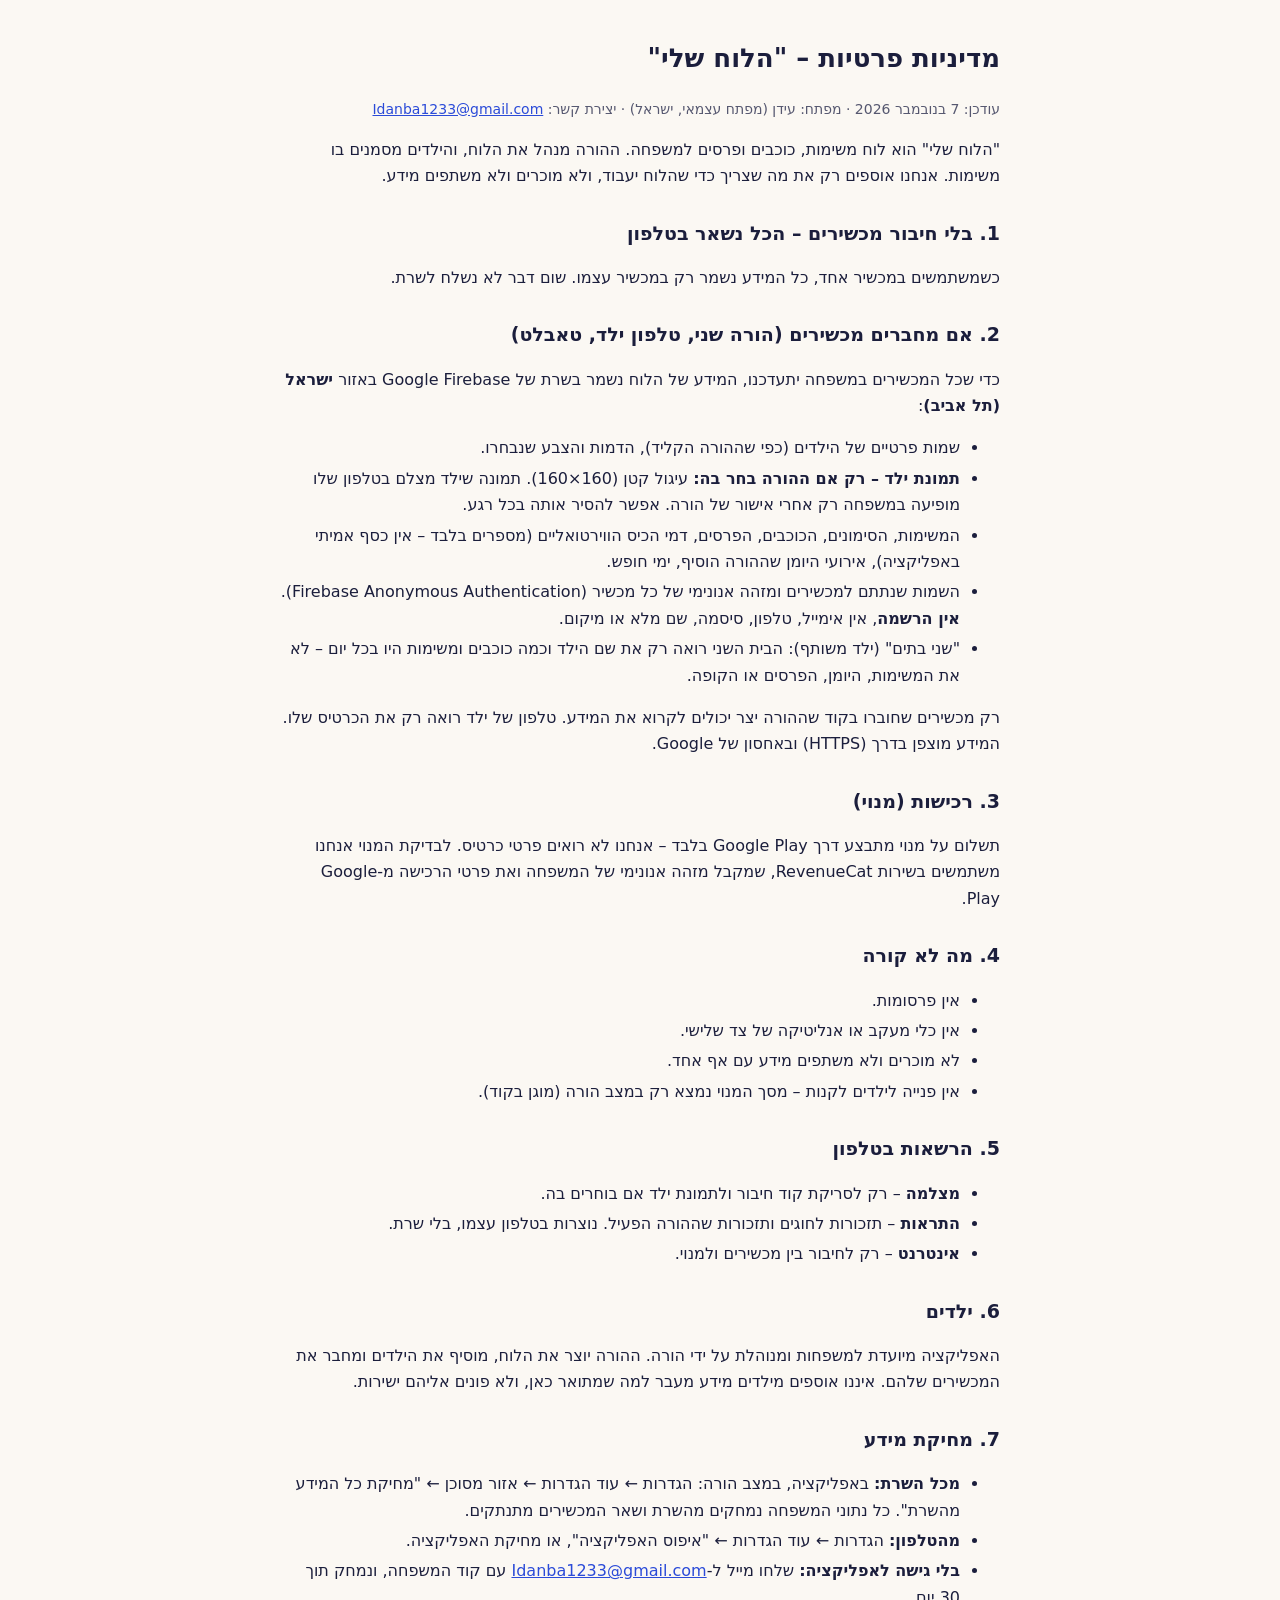
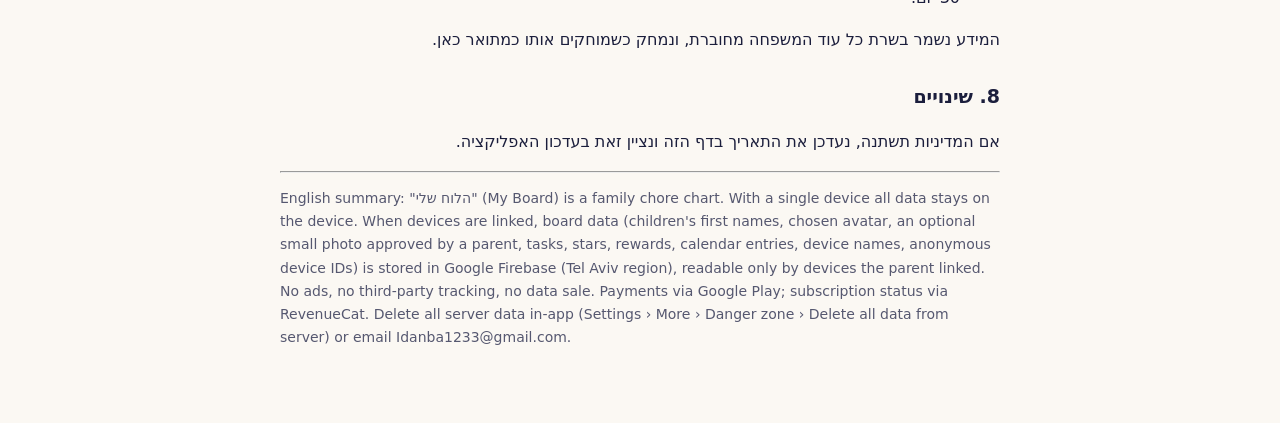
==== index.html @ 87364340 "מדיניות פרטיות – הלוח שלי" ====
<!doctype html>
<html lang="he" dir="rtl"><head><meta charset="utf-8"><meta name="viewport" content="width=device-width,initial-scale=1">
<title>הלוח שלי – מדיניות פרטיות</title>
<style>body{font-family:system-ui,Arial,sans-serif;max-width:720px;margin:0 auto;padding:20px 16px 60px;line-height:1.65;color:#1B1E3C;background:#FBF8F3}h1{font-size:26px}h2{font-size:19px;margin-top:28px}li{margin:4px 0}.fine{color:#565870;font-size:14px}a{color:#2B4BD8}</style></head>
<body>
<h1>מדיניות פרטיות – "הלוח שלי"</h1>
<p class="fine">עודכן: 7 בנובמבר 2026 · מפתח: עידן (מפתח עצמאי, ישראל) · יצירת קשר: <a href="mailto:Idanba1233@gmail.com">Idanba1233@gmail.com</a></p>

<p>"הלוח שלי" הוא לוח משימות, כוכבים ופרסים למשפחה. ההורה מנהל את הלוח, והילדים מסמנים בו משימות. אנחנו אוספים רק את מה שצריך כדי שהלוח יעבוד, ולא מוכרים ולא משתפים מידע.</p>

<h2>1. בלי חיבור מכשירים – הכל נשאר בטלפון</h2>
<p>כשמשתמשים במכשיר אחד, כל המידע נשמר רק במכשיר עצמו. שום דבר לא נשלח לשרת.</p>

<h2>2. אם מחברים מכשירים (הורה שני, טלפון ילד, טאבלט)</h2>
<p>כדי שכל המכשירים במשפחה יתעדכנו, המידע של הלוח נשמר בשרת של Google Firebase באזור <b>ישראל (תל אביב)</b>:</p>
<ul>
<li>שמות פרטיים של הילדים (כפי שההורה הקליד), הדמות והצבע שנבחרו.</li>
<li><b>תמונת ילד – רק אם ההורה בחר בה:</b> עיגול קטן (160×160). תמונה שילד מצלם בטלפון שלו מופיעה במשפחה רק אחרי אישור של הורה. אפשר להסיר אותה בכל רגע.</li>
<li>המשימות, הסימונים, הכוכבים, הפרסים, דמי הכיס הווירטואליים (מספרים בלבד – אין כסף אמיתי באפליקציה), אירועי היומן שההורה הוסיף, ימי חופש.</li>
<li>השמות שנתתם למכשירים ומזהה אנונימי של כל מכשיר (Firebase Anonymous Authentication). <b>אין הרשמה</b>, אין אימייל, טלפון, סיסמה, שם מלא או מיקום.</li>
<li>"שני בתים" (ילד משותף): הבית השני רואה רק את שם הילד וכמה כוכבים ומשימות היו בכל יום – לא את המשימות, היומן, הפרסים או הקופה.</li>
</ul>
<p>רק מכשירים שחוברו בקוד שההורה יצר יכולים לקרוא את המידע. טלפון של ילד רואה רק את הכרטיס שלו. המידע מוצפן בדרך (HTTPS) ובאחסון של Google.</p>

<h2>3. רכישות (מנוי)</h2>
<p>תשלום על מנוי מתבצע דרך Google Play בלבד – אנחנו לא רואים פרטי כרטיס. לבדיקת המנוי אנחנו משתמשים בשירות RevenueCat, שמקבל מזהה אנונימי של המשפחה ואת פרטי הרכישה מ-Google Play.</p>

<h2>4. מה לא קורה</h2>
<ul><li>אין פרסומות.</li><li>אין כלי מעקב או אנליטיקה של צד שלישי.</li><li>לא מוכרים ולא משתפים מידע עם אף אחד.</li><li>אין פנייה לילדים לקנות – מסך המנוי נמצא רק במצב הורה (מוגן בקוד).</li></ul>

<h2>5. הרשאות בטלפון</h2>
<ul><li><b>מצלמה</b> – רק לסריקת קוד חיבור ולתמונת ילד אם בוחרים בה.</li><li><b>התראות</b> – תזכורות לחוגים ותזכורות שההורה הפעיל. נוצרות בטלפון עצמו, בלי שרת.</li><li><b>אינטרנט</b> – רק לחיבור בין מכשירים ולמנוי.</li></ul>

<h2>6. ילדים</h2>
<p>האפליקציה מיועדת למשפחות ומנוהלת על ידי הורה. ההורה יוצר את הלוח, מוסיף את הילדים ומחבר את המכשירים שלהם. איננו אוספים מילדים מידע מעבר למה שמתואר כאן, ולא פונים אליהם ישירות.</p>

<h2>7. מחיקת מידע</h2>
<ul>
<li><b>מכל השרת:</b> באפליקציה, במצב הורה: הגדרות ← עוד הגדרות ← אזור מסוכן ← "מחיקת כל המידע מהשרת". כל נתוני המשפחה נמחקים מהשרת ושאר המכשירים מתנתקים.</li>
<li><b>מהטלפון:</b> הגדרות ← עוד הגדרות ← "איפוס האפליקציה", או מחיקת האפליקציה.</li>
<li><b>בלי גישה לאפליקציה:</b> שלחו מייל ל-<a href="mailto:Idanba1233@gmail.com">Idanba1233@gmail.com</a> עם קוד המשפחה, ונמחק תוך 30 יום.</li>
</ul>
<p>המידע נשמר בשרת כל עוד המשפחה מחוברת, ונמחק כשמוחקים אותו כמתואר כאן.</p>

<h2>8. שינויים</h2>
<p>אם המדיניות תשתנה, נעדכן את התאריך בדף הזה ונציין זאת בעדכון האפליקציה.</p>

<hr><p class="fine" dir="ltr" style="text-align:left">English summary: "הלוח שלי" (My Board) is a family chore chart. With a single device all data stays on the device. When devices are linked, board data (children's first names, chosen avatar, an optional small photo approved by a parent, tasks, stars, rewards, calendar entries, device names, anonymous device IDs) is stored in Google Firebase (Tel Aviv region), readable only by devices the parent linked. No ads, no third-party tracking, no data sale. Payments via Google Play; subscription status via RevenueCat. Delete all server data in-app (Settings › More › Danger zone › Delete all data from server) or email Idanba1233@gmail.com.</p>
</body></html>
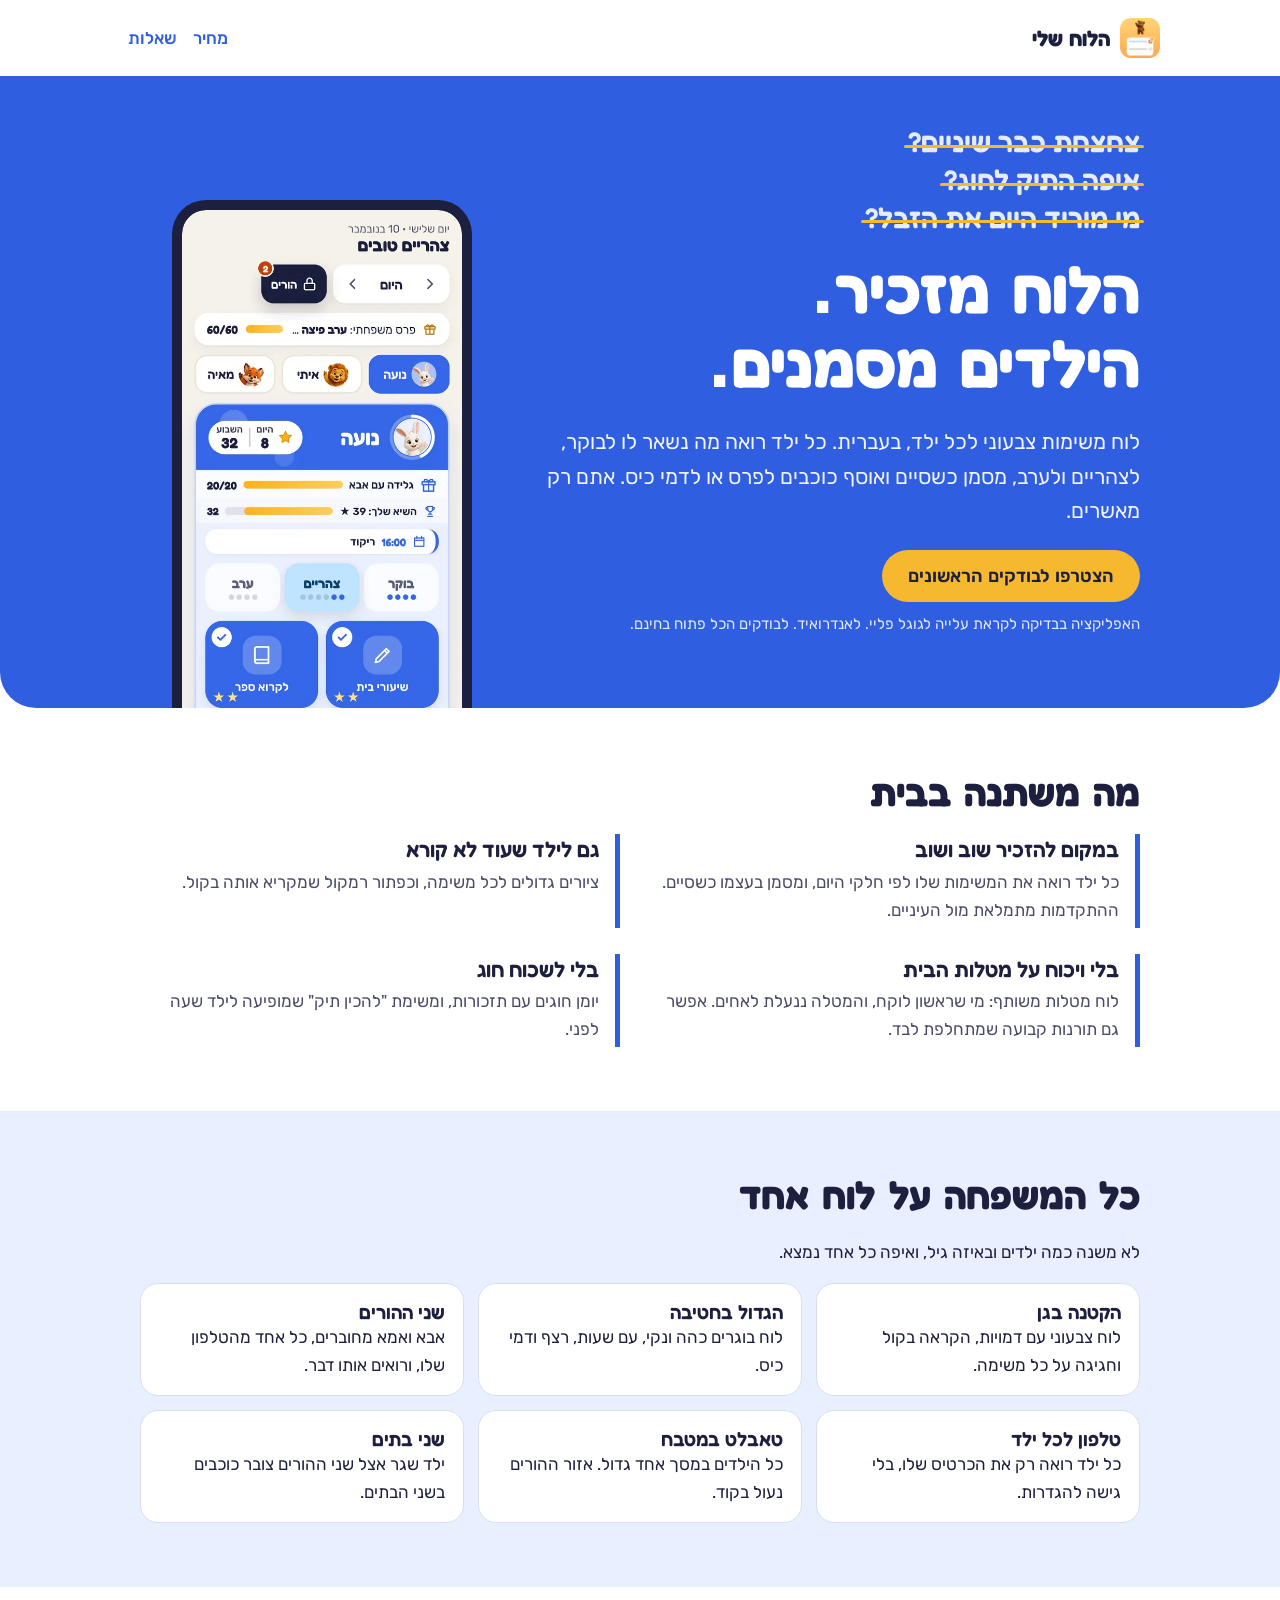
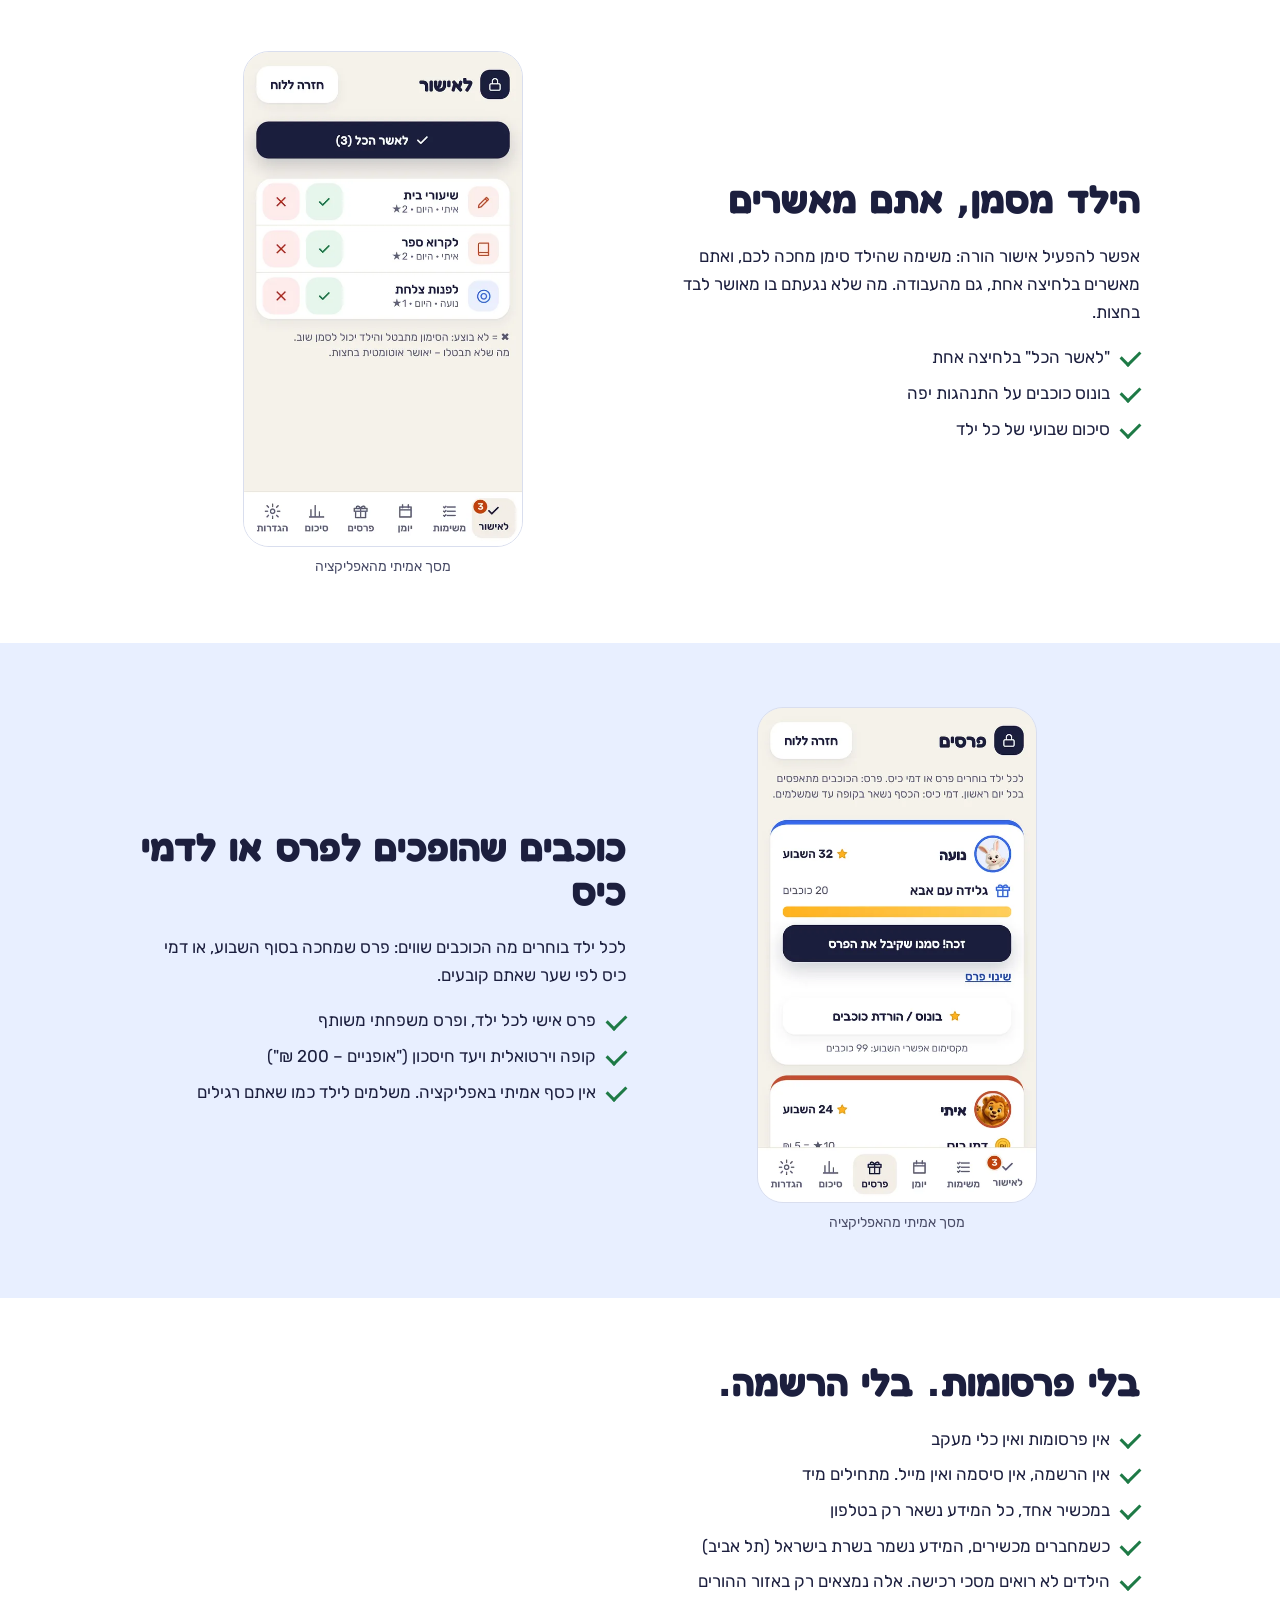
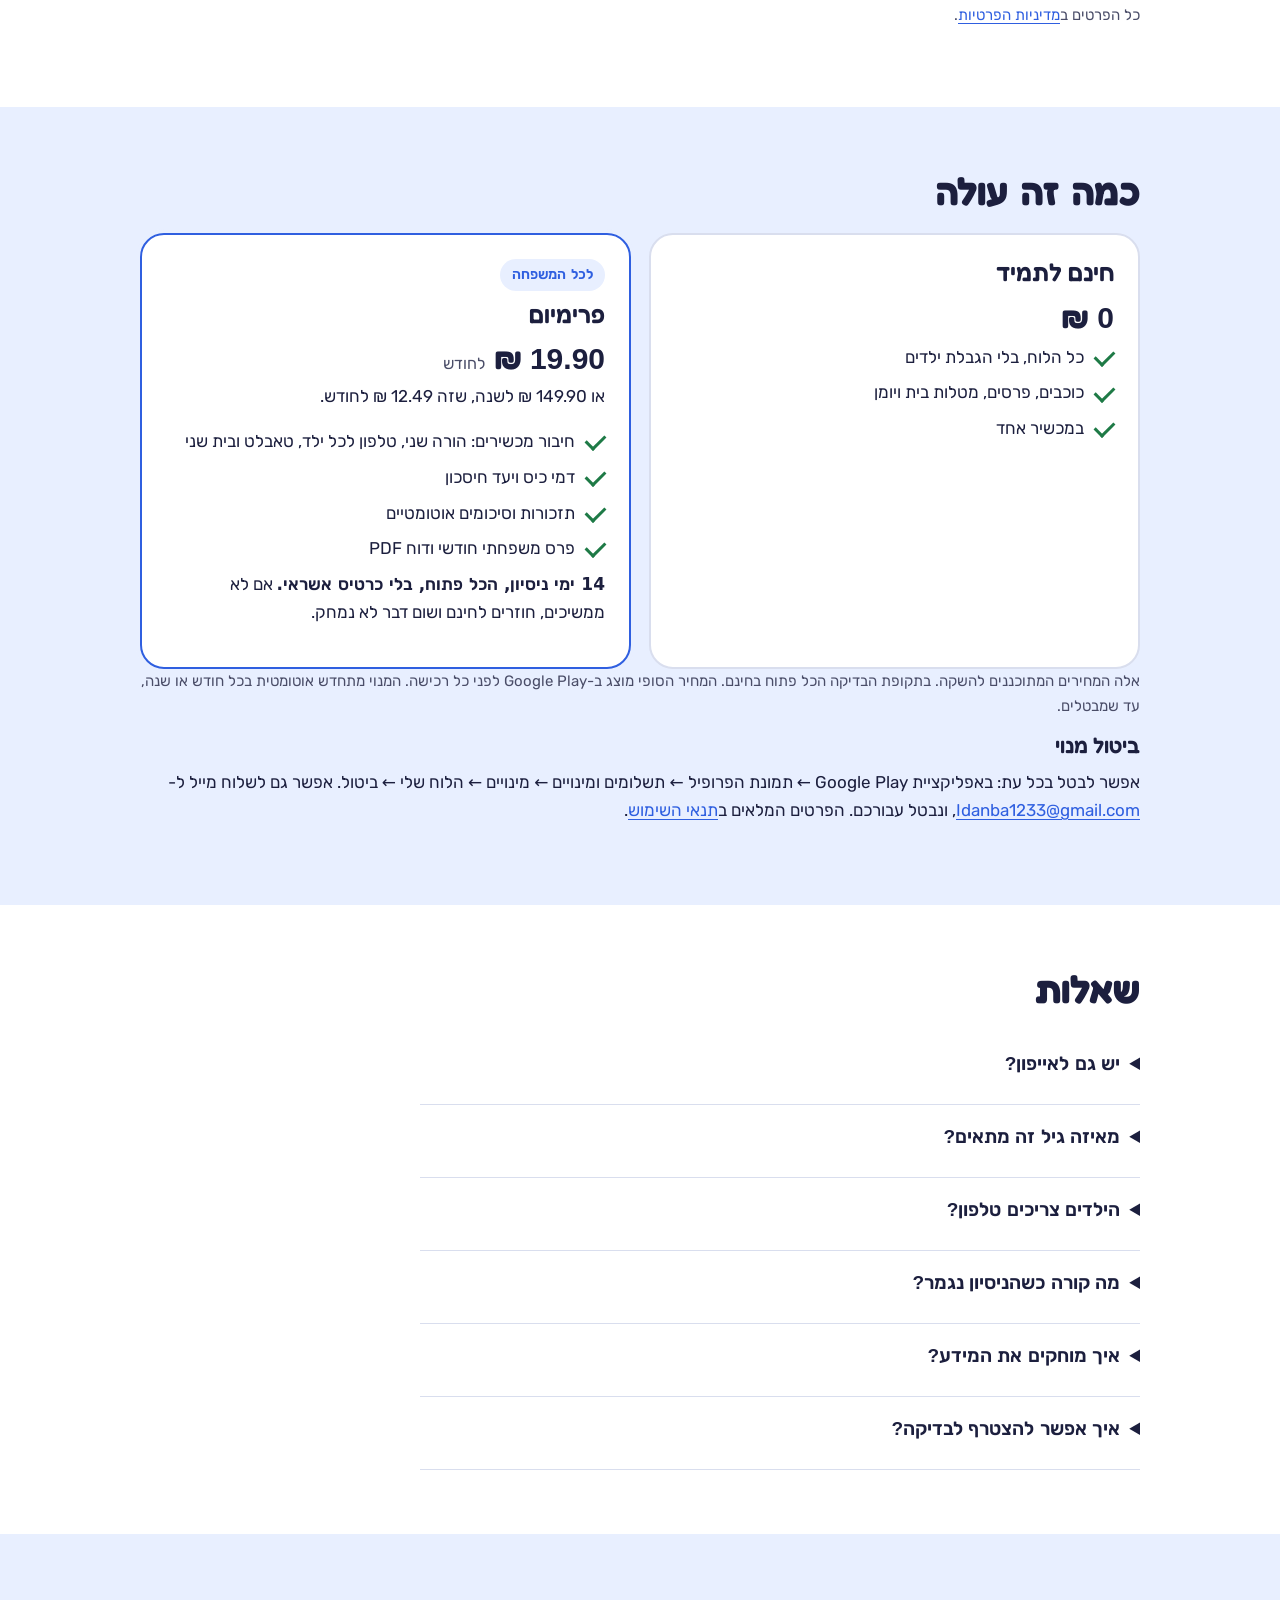
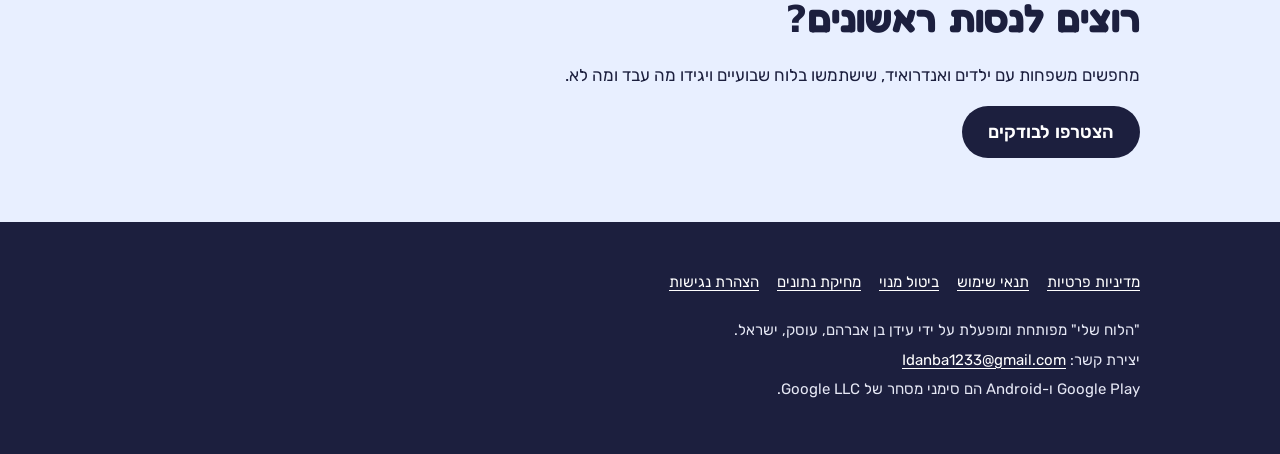
==== commit ce1431bd: "Turn privacy page into app website: home, privacy (amendment 13), terms, data deletion, accessibilit" ====
--- a/index.html
+++ b/index.html
@@ -1,49 +1,172 @@
 <!doctype html>
-<html lang="he" dir="rtl"><head><meta charset="utf-8"><meta name="viewport" content="width=device-width,initial-scale=1">
-<title>הלוח שלי – מדיניות פרטיות</title>
-<style>body{font-family:system-ui,Arial,sans-serif;max-width:720px;margin:0 auto;padding:20px 16px 60px;line-height:1.65;color:#1B1E3C;background:#FBF8F3}h1{font-size:26px}h2{font-size:19px;margin-top:28px}li{margin:4px 0}.fine{color:#565870;font-size:14px}a{color:#2B4BD8}</style></head>
+<html lang="he" dir="rtl">
+<head>
+<meta charset="utf-8">
+<meta name="viewport" content="width=device-width,initial-scale=1">
+<meta http-equiv="Content-Security-Policy" content="default-src 'none'; style-src 'self'; font-src 'self'; img-src 'self'; base-uri 'none'; form-action 'none'">
+<meta name="referrer" content="no-referrer">
+<title>הלוח שלי – לוח משימות, כוכבים ודמי כיס לילדים</title>
+<meta name="description" content="לוח משימות צבעוני לכל ילד, בעברית: הילדים רואים מה נשאר ומסמנים בעצמם, ואתם מאשרים בלחיצה. כוכבים, פרסים, דמי כיס וירטואליים, מטלות בית ויומן חוגים. לאנדרואיד.">
+<link rel="icon" href="favicon.png">
+<link rel="stylesheet" href="style.css">
+</head>
 <body>
-<h1>מדיניות פרטיות – "הלוח שלי"</h1>
-<p class="fine">עודכן: 7 בנובמבר 2026 · מפתח: עידן (מפתח עצמאי, ישראל) · יצירת קשר: <a href="mailto:Idanba1233@gmail.com">Idanba1233@gmail.com</a></p>
+<a class="skip" href="#main">דילוג לתוכן</a>
+<header class="wrap top">
+  <a class="brand" href="./"><img src="img/icon.png" alt="" width="40" height="40">הלוח שלי</a>
+  <nav aria-label="ניווט ראשי"><a href="#price">מחיר</a><a href="#faq">שאלות</a></nav>
+</header>
 
-<p>"הלוח שלי" הוא לוח משימות, כוכבים ופרסים למשפחה. ההורה מנהל את הלוח, והילדים מסמנים בו משימות. אנחנו אוספים רק את מה שצריך כדי שהלוח יעבוד, ולא מוכרים ולא משתפים מידע.</p>
+<main id="main">
+<div class="hero">
+  <div class="wrap">
+    <div class="copy">
+      <ul class="said" aria-label="משפטים שכל הורה אומר כל יום">
+        <li>צחצחת כבר שיניים?</li>
+        <li>איפה התיק לחוג?</li>
+        <li>מי מוריד היום את הזבל?</li>
+      </ul>
+      <h1>הלוח מזכיר.<br>הילדים מסמנים.</h1>
+      <p class="lead">לוח משימות צבעוני לכל ילד, בעברית. כל ילד רואה מה נשאר לו לבוקר, לצהריים ולערב, מסמן כשסיים ואוסף כוכבים לפרס או לדמי כיס. אתם רק מאשרים.</p>
+      <a class="cta" href="https://groups.google.com/g/halouach-testers">הצטרפו לבודקים הראשונים</a>
+      <p class="note">האפליקציה בבדיקה לקראת עלייה לגוגל פליי. לאנדרואיד. לבודקים הכל פתוח בחינם.</p>
+    </div>
+    <div class="phone"><img src="img/board.webp" width="540" height="960" alt="מסך הלוח של ילדה בשם נועה: כוכבי היום והשבוע, פס התקדמות לפרס 'גלידה עם אבא', חוג ריקוד ב-16:00, ומשימות צהריים מסומנות."></div>
+  </div>
+</div>
 
-<h2>1. בלי חיבור מכשירים – הכל נשאר בטלפון</h2>
-<p>כשמשתמשים במכשיר אחד, כל המידע נשמר רק במכשיר עצמו. שום דבר לא נשלח לשרת.</p>
+<section>
+  <div class="wrap">
+    <h2>מה משתנה בבית</h2>
+    <div class="pairs">
+      <div class="pair"><h3>במקום להזכיר שוב ושוב</h3><p>כל ילד רואה את המשימות שלו לפי חלקי היום, ומסמן בעצמו כשסיים. ההתקדמות מתמלאת מול העיניים.</p></div>
+      <div class="pair"><h3>גם לילד שעוד לא קורא</h3><p>ציורים גדולים לכל משימה, וכפתור רמקול שמקריא אותה בקול.</p></div>
+      <div class="pair"><h3>בלי ויכוח על מטלות הבית</h3><p>לוח מטלות משותף: מי שראשון לוקח, והמטלה ננעלת לאחים. אפשר גם תורנות קבועה שמתחלפת לבד.</p></div>
+      <div class="pair"><h3>בלי לשכוח חוג</h3><p>יומן חוגים עם תזכורות, ומשימת "להכין תיק" שמופיעה לילד שעה לפני.</p></div>
+    </div>
+  </div>
+</section>
 
-<h2>2. אם מחברים מכשירים (הורה שני, טלפון ילד, טאבלט)</h2>
-<p>כדי שכל המכשירים במשפחה יתעדכנו, המידע של הלוח נשמר בשרת של Google Firebase באזור <b>ישראל (תל אביב)</b>:</p>
-<ul>
-<li>שמות פרטיים של הילדים (כפי שההורה הקליד), הדמות והצבע שנבחרו.</li>
-<li><b>תמונת ילד – רק אם ההורה בחר בה:</b> עיגול קטן (160×160). תמונה שילד מצלם בטלפון שלו מופיעה במשפחה רק אחרי אישור של הורה. אפשר להסיר אותה בכל רגע.</li>
-<li>המשימות, הסימונים, הכוכבים, הפרסים, דמי הכיס הווירטואליים (מספרים בלבד – אין כסף אמיתי באפליקציה), אירועי היומן שההורה הוסיף, ימי חופש.</li>
-<li>השמות שנתתם למכשירים ומזהה אנונימי של כל מכשיר (Firebase Anonymous Authentication). <b>אין הרשמה</b>, אין אימייל, טלפון, סיסמה, שם מלא או מיקום.</li>
-<li>"שני בתים" (ילד משותף): הבית השני רואה רק את שם הילד וכמה כוכבים ומשימות היו בכל יום – לא את המשימות, היומן, הפרסים או הקופה.</li>
-</ul>
-<p>רק מכשירים שחוברו בקוד שההורה יצר יכולים לקרוא את המידע. טלפון של ילד רואה רק את הכרטיס שלו. המידע מוצפן בדרך (HTTPS) ובאחסון של Google.</p>
+<section class="sky">
+  <div class="wrap">
+    <h2>כל המשפחה על לוח אחד</h2>
+    <p>לא משנה כמה ילדים ובאיזה גיל, ואיפה כל אחד נמצא.</p>
+    <ul class="family">
+      <li><b>הקטנה בגן</b>לוח צבעוני עם דמויות, הקראה בקול וחגיגה על כל משימה.</li>
+      <li><b>הגדול בחטיבה</b>לוח בוגרים כהה ונקי, עם שעות, רצף ודמי כיס.</li>
+      <li><b>שני ההורים</b>אבא ואמא מחוברים, כל אחד מהטלפון שלו, ורואים אותו דבר.</li>
+      <li><b>טלפון לכל ילד</b>כל ילד רואה רק את הכרטיס שלו, בלי גישה להגדרות.</li>
+      <li><b>טאבלט במטבח</b>כל הילדים במסך אחד גדול. אזור ההורים נעול בקוד.</li>
+      <li><b>שני בתים</b>ילד שגר אצל שני ההורים צובר כוכבים בשני הבתים.</li>
+    </ul>
+  </div>
+</section>
 
-<h2>3. רכישות (מנוי)</h2>
-<p>תשלום על מנוי מתבצע דרך Google Play בלבד – אנחנו לא רואים פרטי כרטיס. לבדיקת המנוי אנחנו משתמשים בשירות RevenueCat, שמקבל מזהה אנונימי של המשפחה ואת פרטי הרכישה מ-Google Play.</p>
+<section>
+  <div class="wrap show">
+    <div>
+      <h2>הילד מסמן, אתם מאשרים</h2>
+      <p>אפשר להפעיל אישור הורה: משימה שהילד סימן מחכה לכם, ואתם מאשרים בלחיצה אחת, גם מהעבודה. מה שלא נגעתם בו מאושר לבד בחצות.</p>
+      <ul class="ticks">
+        <li>"לאשר הכל" בלחיצה אחת</li>
+        <li>בונוס כוכבים על התנהגות יפה</li>
+        <li>סיכום שבועי של כל ילד</li>
+      </ul>
+    </div>
+    <figure><img src="img/approve.webp" width="540" height="960" alt="מסך האישור של ההורה: שלוש משימות שמחכות לאישור, עם כפתור וי וכפתור איקס לכל אחת, וכפתור 'לאשר הכל'."><figcaption>מסך אמיתי מהאפליקציה</figcaption></figure>
+  </div>
+</section>
 
-<h2>4. מה לא קורה</h2>
-<ul><li>אין פרסומות.</li><li>אין כלי מעקב או אנליטיקה של צד שלישי.</li><li>לא מוכרים ולא משתפים מידע עם אף אחד.</li><li>אין פנייה לילדים לקנות – מסך המנוי נמצא רק במצב הורה (מוגן בקוד).</li></ul>
+<section class="sky">
+  <div class="wrap show flip">
+    <div>
+      <h2>כוכבים שהופכים לפרס או לדמי כיס</h2>
+      <p>לכל ילד בוחרים מה הכוכבים שווים: פרס שמחכה בסוף השבוע, או דמי כיס לפי שער שאתם קובעים.</p>
+      <ul class="ticks">
+        <li>פרס אישי לכל ילד, ופרס משפחתי משותף</li>
+        <li>קופה וירטואלית ויעד חיסכון ("אופניים – 200 ₪")</li>
+        <li>אין כסף אמיתי באפליקציה. משלמים לילד כמו שאתם רגילים</li>
+      </ul>
+    </div>
+    <figure><img src="img/rewards.webp" width="540" height="960" alt="מסך הפרסים: לנועה 32 כוכבים השבוע ופס מלא לפרס 'גלידה עם אבא', ולאיתי דמי כיס."><figcaption>מסך אמיתי מהאפליקציה</figcaption></figure>
+  </div>
+</section>
 
-<h2>5. הרשאות בטלפון</h2>
-<ul><li><b>מצלמה</b> – רק לסריקת קוד חיבור ולתמונת ילד אם בוחרים בה.</li><li><b>התראות</b> – תזכורות לחוגים ותזכורות שההורה הפעיל. נוצרות בטלפון עצמו, בלי שרת.</li><li><b>אינטרנט</b> – רק לחיבור בין מכשירים ולמנוי.</li></ul>
+<section>
+  <div class="wrap narrow">
+    <h2>בלי פרסומות. בלי הרשמה.</h2>
+    <ul class="ticks">
+      <li>אין פרסומות ואין כלי מעקב</li>
+      <li>אין הרשמה, אין סיסמה ואין מייל. מתחילים מיד</li>
+      <li>במכשיר אחד, כל המידע נשאר רק בטלפון</li>
+      <li>כשמחברים מכשירים, המידע נשמר בשרת בישראל (תל אביב)</li>
+      <li>הילדים לא רואים מסכי רכישה. אלה נמצאים רק באזור ההורים</li>
+    </ul>
+    <p class="fine">כל הפרטים ב<a href="privacy.html">מדיניות הפרטיות</a>.</p>
+  </div>
+</section>
 
-<h2>6. ילדים</h2>
-<p>האפליקציה מיועדת למשפחות ומנוהלת על ידי הורה. ההורה יוצר את הלוח, מוסיף את הילדים ומחבר את המכשירים שלהם. איננו אוספים מילדים מידע מעבר למה שמתואר כאן, ולא פונים אליהם ישירות.</p>
+<section class="sky" id="price">
+  <div class="wrap">
+    <h2>כמה זה עולה</h2>
+    <div class="plans">
+      <div class="plan">
+        <h3>חינם לתמיד</h3>
+        <p class="price">0 ₪</p>
+        <ul class="ticks">
+          <li>כל הלוח, בלי הגבלת ילדים</li>
+          <li>כוכבים, פרסים, מטלות בית ויומן</li>
+          <li>במכשיר אחד</li>
+        </ul>
+      </div>
+      <div class="plan main">
+        <span class="tag">לכל המשפחה</span>
+        <h3>פרימיום</h3>
+        <p class="price">19.90 ₪ <small>לחודש</small></p>
+        <p>או 149.90 ₪ לשנה, שזה 12.49 ₪ לחודש.</p>
+        <ul class="ticks">
+          <li>חיבור מכשירים: הורה שני, טלפון לכל ילד, טאבלט ובית שני</li>
+          <li>דמי כיס ויעד חיסכון</li>
+          <li>תזכורות וסיכומים אוטומטיים</li>
+          <li>פרס משפחתי חודשי ודוח PDF</li>
+        </ul>
+        <p><b>14 ימי ניסיון, הכל פתוח, בלי כרטיס אשראי.</b> אם לא ממשיכים, חוזרים לחינם ושום דבר לא נמחק.</p>
+      </div>
+    </div>
+    <p class="fine">אלה המחירים המתוכננים להשקה. בתקופת הבדיקה הכל פתוח בחינם. המחיר הסופי מוצג ב-Google Play לפני כל רכישה. המנוי מתחדש אוטומטית בכל חודש או שנה, עד שמבטלים.</p>
+    <h3 id="cancel">ביטול מנוי</h3>
+    <p>אפשר לבטל בכל עת: באפליקציית Google Play ← תמונת הפרופיל ← תשלומים ומינויים ← מינויים ← הלוח שלי ← ביטול. אפשר גם לשלוח מייל ל-<a href="mailto:Idanba1233@gmail.com">Idanba1233@gmail.com</a>, ונבטל עבורכם. הפרטים המלאים ב<a href="terms.html#cancel">תנאי השימוש</a>.</p>
+  </div>
+</section>
 
-<h2>7. מחיקת מידע</h2>
-<ul>
-<li><b>מכל השרת:</b> באפליקציה, במצב הורה: הגדרות ← עוד הגדרות ← אזור מסוכן ← "מחיקת כל המידע מהשרת". כל נתוני המשפחה נמחקים מהשרת ושאר המכשירים מתנתקים.</li>
-<li><b>מהטלפון:</b> הגדרות ← עוד הגדרות ← "איפוס האפליקציה", או מחיקת האפליקציה.</li>
-<li><b>בלי גישה לאפליקציה:</b> שלחו מייל ל-<a href="mailto:Idanba1233@gmail.com">Idanba1233@gmail.com</a> עם קוד המשפחה, ונמחק תוך 30 יום.</li>
-</ul>
-<p>המידע נשמר בשרת כל עוד המשפחה מחוברת, ונמחק כשמוחקים אותו כמתואר כאן.</p>
+<section id="faq">
+  <div class="wrap narrow">
+    <h2>שאלות</h2>
+    <details><summary>יש גם לאייפון?</summary><p>כרגע רק לאנדרואיד (טלפון וטאבלט).</p></details>
+    <details><summary>מאיזה גיל זה מתאים?</summary><p>מהגן ועד חטיבת הביניים. לקטנים יש ציורים והקראה בקול, ולגדולים יש לוח בוגרים פשוט ונקי.</p></details>
+    <details><summary>הילדים צריכים טלפון?</summary><p>לא. אפשר להשתמש בטלפון של ההורה או בטאבלט אחד לכל המשפחה. טלפון לילד הוא אפשרות, לא חובה.</p></details>
+    <details><summary>מה קורה כשהניסיון נגמר?</summary><p>אם לא מצטרפים למנוי, האפליקציה חוזרת למסלול החינמי במכשיר אחד. שום משימה או כוכב לא נמחקים.</p></details>
+    <details><summary>איך מוחקים את המידע?</summary><p>מתוך האפליקציה או במייל. ההסבר המלא בדף <a href="delete.html">מחיקת נתונים</a>.</p></details>
+    <details><summary>איך אפשר להצטרף לבדיקה?</summary><p>מצטרפים ל<a href="https://groups.google.com/g/halouach-testers">קבוצת הבודקים</a> עם חשבון Google. כשהבדיקה נפתחת, תקבלו קישור להורדה מ-Google Play.</p></details>
+  </div>
+</section>
 
-<h2>8. שינויים</h2>
-<p>אם המדיניות תשתנה, נעדכן את התאריך בדף הזה ונציין זאת בעדכון האפליקציה.</p>
+<section class="sky">
+  <div class="wrap narrow">
+    <h2>רוצים לנסות ראשונים?</h2>
+    <p>מחפשים משפחות עם ילדים ואנדרואיד, שישתמשו בלוח שבועיים ויגידו מה עבד ומה לא.</p>
+    <a class="cta ink" href="https://groups.google.com/g/halouach-testers">הצטרפו לבודקים</a>
+  </div>
+</section>
+</main>
 
-<hr><p class="fine" dir="ltr" style="text-align:left">English summary: "הלוח שלי" (My Board) is a family chore chart. With a single device all data stays on the device. When devices are linked, board data (children's first names, chosen avatar, an optional small photo approved by a parent, tasks, stars, rewards, calendar entries, device names, anonymous device IDs) is stored in Google Firebase (Tel Aviv region), readable only by devices the parent linked. No ads, no third-party tracking, no data sale. Payments via Google Play; subscription status via RevenueCat. Delete all server data in-app (Settings › More › Danger zone › Delete all data from server) or email Idanba1233@gmail.com.</p>
-</body></html>
+<footer>
+  <div class="wrap">
+    <nav aria-label="מסמכים"><a href="privacy.html">מדיניות פרטיות</a><a href="terms.html">תנאי שימוש</a><a href="terms.html#cancel">ביטול מנוי</a><a href="delete.html">מחיקת נתונים</a><a href="accessibility.html">הצהרת נגישות</a></nav>
+    <p>"הלוח שלי" מפותחת ומופעלת על ידי עידן בן אברהם, עוסק, ישראל.</p>
+    <p>יצירת קשר: <a href="mailto:Idanba1233@gmail.com">Idanba1233@gmail.com</a></p>
+    <p>Google Play ו-Android הם סימני מסחר של Google LLC.</p>
+  </div>
+</footer>
+</body>
+</html>
--- a/style.css
+++ b/style.css
@@ -0,0 +1,128 @@
+/* "הלוח שלי" – אתר. בלי סקריפטים, בלי משאבים חיצוניים. גופנים: Rubik, Fredoka (OFL, מקומי). */
+@font-face{font-family:Rubik;font-weight:400;font-display:swap;src:url(fonts/rubik-hebrew-400-normal.woff2) format("woff2");unicode-range:U+0590-05FF,U+200C-2010,U+20AA,U+25CC,U+FB1D-FB4F}
+@font-face{font-family:Rubik;font-weight:400;font-display:swap;src:url(fonts/rubik-latin-400-normal.woff2) format("woff2");unicode-range:U+0000-00FF,U+2000-206F,U+2190-21FF,U+2605}
+@font-face{font-family:Rubik;font-weight:500;font-display:swap;src:url(fonts/rubik-hebrew-500-normal.woff2) format("woff2");unicode-range:U+0590-05FF,U+200C-2010,U+20AA,U+25CC,U+FB1D-FB4F}
+@font-face{font-family:Rubik;font-weight:600;font-display:swap;src:url(fonts/rubik-hebrew-600-normal.woff2) format("woff2");unicode-range:U+0590-05FF,U+200C-2010,U+20AA,U+25CC,U+FB1D-FB4F}
+@font-face{font-family:Fredoka;font-weight:600;font-display:swap;src:url(fonts/fredoka-hebrew-600-normal.woff2) format("woff2");unicode-range:U+0590-05FF,U+200C-2010,U+20AA,U+25CC,U+FB1D-FB4F}
+@font-face{font-family:Fredoka;font-weight:600;font-display:swap;src:url(fonts/fredoka-latin-600-normal.woff2) format("woff2");unicode-range:U+0000-00FF,U+2000-206F}
+@font-face{font-family:Fredoka;font-weight:700;font-display:swap;src:url(fonts/fredoka-hebrew-700-normal.woff2) format("woff2");unicode-range:U+0590-05FF,U+200C-2010,U+20AA,U+25CC,U+FB1D-FB4F}
+
+:root{
+  --ink:#1C1F3E;      /* כחול-לילה של האפליקציה */
+  --blue:#2F5FE0;     /* כחול הלוח */
+  --sky:#E8EFFF;      /* רקע אריח */
+  --paper:#FFFFFF;
+  --star:#F5B82E;     /* כוכב – רק כקישוט, לא לטקסט */
+  --star-ink:#8A5200; /* זהב כהה לטקסט (ניגודיות ≥4.5) */
+  --muted:#4A4D68;
+  --line:#D9DEEE;
+  --ok:#1E7A46;
+}
+*{box-sizing:border-box}
+html{-webkit-text-size-adjust:100%}
+body{margin:0;font:400 17px/1.65 Rubik,system-ui,Arial,sans-serif;color:var(--ink);background:var(--paper)}
+img{max-width:100%;height:auto;display:block}
+a{color:var(--blue);text-underline-offset:3px}
+a:hover{color:var(--ink)}
+:focus-visible{outline:3px solid var(--star);outline-offset:3px;border-radius:6px}
+.skip{position:absolute;inset-inline-start:12px;top:-60px;background:var(--ink);color:#fff;padding:10px 16px;border-radius:10px;z-index:9}
+.skip:focus{top:12px}
+.wrap{max-width:1040px;margin:0 auto;padding:0 20px}
+.narrow>*{max-width:720px}
+h1,h2,h3{font-family:Fredoka,Rubik,system-ui,sans-serif;font-weight:700;line-height:1.15;margin:0 0 .5em;letter-spacing:0}
+h1{font-size:clamp(36px,8vw,64px)}
+h2{font-size:clamp(26px,5vw,38px)}
+h3{font-size:21px;font-weight:600}
+p{margin:0 0 1em}
+
+/* ראש */
+.top{display:flex;align-items:center;justify-content:space-between;gap:12px;padding:14px 0}
+.brand{display:flex;align-items:center;gap:10px;font:700 21px Fredoka,Rubik,sans-serif;color:var(--ink);text-decoration:none}
+.brand img{width:40px;height:40px;border-radius:11px}
+.top nav a{font-weight:500;text-decoration:none;padding:10px 8px;display:inline-block}
+
+/* פתיח: הרשימה שכל הורה מכיר – נמחקת */
+.hero{background:var(--blue);color:#fff;border-radius:0 0 36px 36px;overflow:hidden}
+.hero .wrap{display:grid;gap:28px;padding-top:28px;padding-bottom:0;align-items:end}
+.said{list-style:none;margin:0 0 18px;padding:0;font:600 clamp(20px,4.6vw,28px)/1.35 Fredoka,Rubik,sans-serif}
+.said li{position:relative;width:fit-content;color:#E6ECFF}
+.said li::after{content:"";position:absolute;inset-inline:-4px;top:55%;height:3px;background:var(--star);border-radius:3px;transform-origin:right;transform:scaleX(1)}
+.hero h1{color:#fff;margin-bottom:.35em}
+.hero .lead{font-size:clamp(18px,3.6vw,21px);max-width:34em;color:#F2F5FF}
+.cta{display:inline-flex;align-items:center;justify-content:center;min-height:52px;padding:12px 26px;border-radius:999px;font:600 18px Rubik,sans-serif;text-decoration:none;background:var(--star);color:var(--ink)}
+.cta:hover{background:#FFD066;color:var(--ink)}
+.cta.ink{background:var(--ink);color:#fff}
+.cta.ink:hover{background:#2C3060;color:#fff}
+.note{font-size:15px;color:#E4EAFF;margin-top:10px}
+.phone{justify-self:center;width:min(300px,78vw);border:10px solid var(--ink);border-bottom:0;border-radius:34px 34px 0 0;overflow:hidden;background:var(--ink)}
+.phone img{border-radius:24px 24px 0 0}
+@media (min-width:860px){
+  .hero .wrap{grid-template-columns:1.25fr .75fr;padding-top:48px}
+  .hero .copy{padding-bottom:56px}
+}
+@media (prefers-reduced-motion:no-preference){
+  .said li::after{animation:strike .5s ease-out both}
+  .said li:nth-child(1)::after{animation-delay:.35s}
+  .said li:nth-child(2)::after{animation-delay:.75s}
+  .said li:nth-child(3)::after{animation-delay:1.15s}
+  @keyframes strike{from{transform:scaleX(0)}to{transform:scaleX(1)}}
+}
+
+section{padding:64px 0}
+.sky{background:var(--sky)}
+
+/* זוגות: מה קורה היום ← מה קורה עם הלוח */
+.pairs{display:grid;gap:18px;margin-top:8px}
+.pair{border-inline-start:5px solid var(--blue);padding:4px 16px 4px 0}
+.pair h3{margin-bottom:.25em}
+.pair p{margin:0;color:var(--muted)}
+@media (min-width:860px){.pairs{grid-template-columns:repeat(2,1fr);gap:26px 40px}}
+
+/* כל המשפחה */
+.family{display:grid;gap:14px;margin:0;padding:0;list-style:none}
+.family li{background:var(--paper);border-radius:18px;padding:16px 18px;border:1px solid var(--line)}
+.family b{display:block;font:600 19px Fredoka,Rubik,sans-serif}
+@media (min-width:700px){.family{grid-template-columns:repeat(2,1fr)}}
+@media (min-width:1000px){.family{grid-template-columns:repeat(3,1fr)}}
+
+/* צילום + טקסט */
+.show{display:grid;gap:28px;align-items:center}
+.show figure{margin:0;justify-self:center;width:min(280px,72vw)}
+.show figure img{border-radius:26px;border:1px solid var(--line)}
+.show figcaption{font-size:14px;color:var(--muted);text-align:center;margin-top:8px}
+@media (min-width:860px){.show{grid-template-columns:1fr 1fr}.show.flip figure{order:-1}}
+.ticks{list-style:none;padding:0;margin:0}
+.ticks li{padding-inline-start:30px;position:relative;margin:.45em 0}
+.ticks li::before{content:"";position:absolute;inset-inline-start:0;top:.42em;width:16px;height:9px;border-inline-start:3px solid var(--ok);border-bottom:3px solid var(--ok);transform:rotate(-45deg) scaleX(-1)}
+
+/* מחירים */
+.plans{display:grid;gap:18px;margin-top:10px}
+.plan{border-radius:24px;padding:24px;border:2px solid var(--line);background:var(--paper)}
+.plan.main{border-color:var(--blue);box-shadow:0 0 0 4px var(--sky)}
+.plan h3{font-size:24px}
+.price{font:700 30px Fredoka,Rubik,sans-serif;margin:.2em 0}
+.price small{font:400 16px Rubik,sans-serif;color:var(--muted)}
+.plan .tag{display:inline-block;background:var(--sky);color:var(--blue);font-weight:600;font-size:14px;padding:4px 12px;border-radius:999px;margin-bottom:10px}
+@media (min-width:860px){.plans{grid-template-columns:1fr 1fr}}
+.fine{font-size:15px;color:var(--muted)}
+
+/* שאלות */
+details{border-bottom:1px solid var(--line);padding:14px 0}
+summary{cursor:pointer;font:600 19px Rubik,sans-serif;list-style-position:inside;min-height:44px;display:list-item;padding-top:6px}
+details p,details ul{margin:.6em 0 0}
+
+/* מסמכים (פרטיות, תנאים...) */
+.doc{padding-top:28px;padding-bottom:64px}
+.doc h1{font-size:clamp(30px,6vw,44px)}
+.doc h2{font-size:23px;margin-top:1.6em}
+.doc li{margin:.35em 0}
+.box{background:var(--sky);border-radius:18px;padding:16px 18px;margin:1em 0}
+
+/* תחתית */
+footer{background:var(--ink);color:#E6E8F5;padding:40px 0 48px;font-size:15px}
+footer a{color:#fff}
+footer nav{display:flex;flex-wrap:wrap;gap:6px 18px;margin-bottom:16px}
+footer nav a{padding:8px 0;display:inline-block}
+footer p{margin:.3em 0}
+.en{text-align:left}
+.doc ul,.doc ol{padding-inline-start:22px;padding-inline-end:0;margin-inline:0}
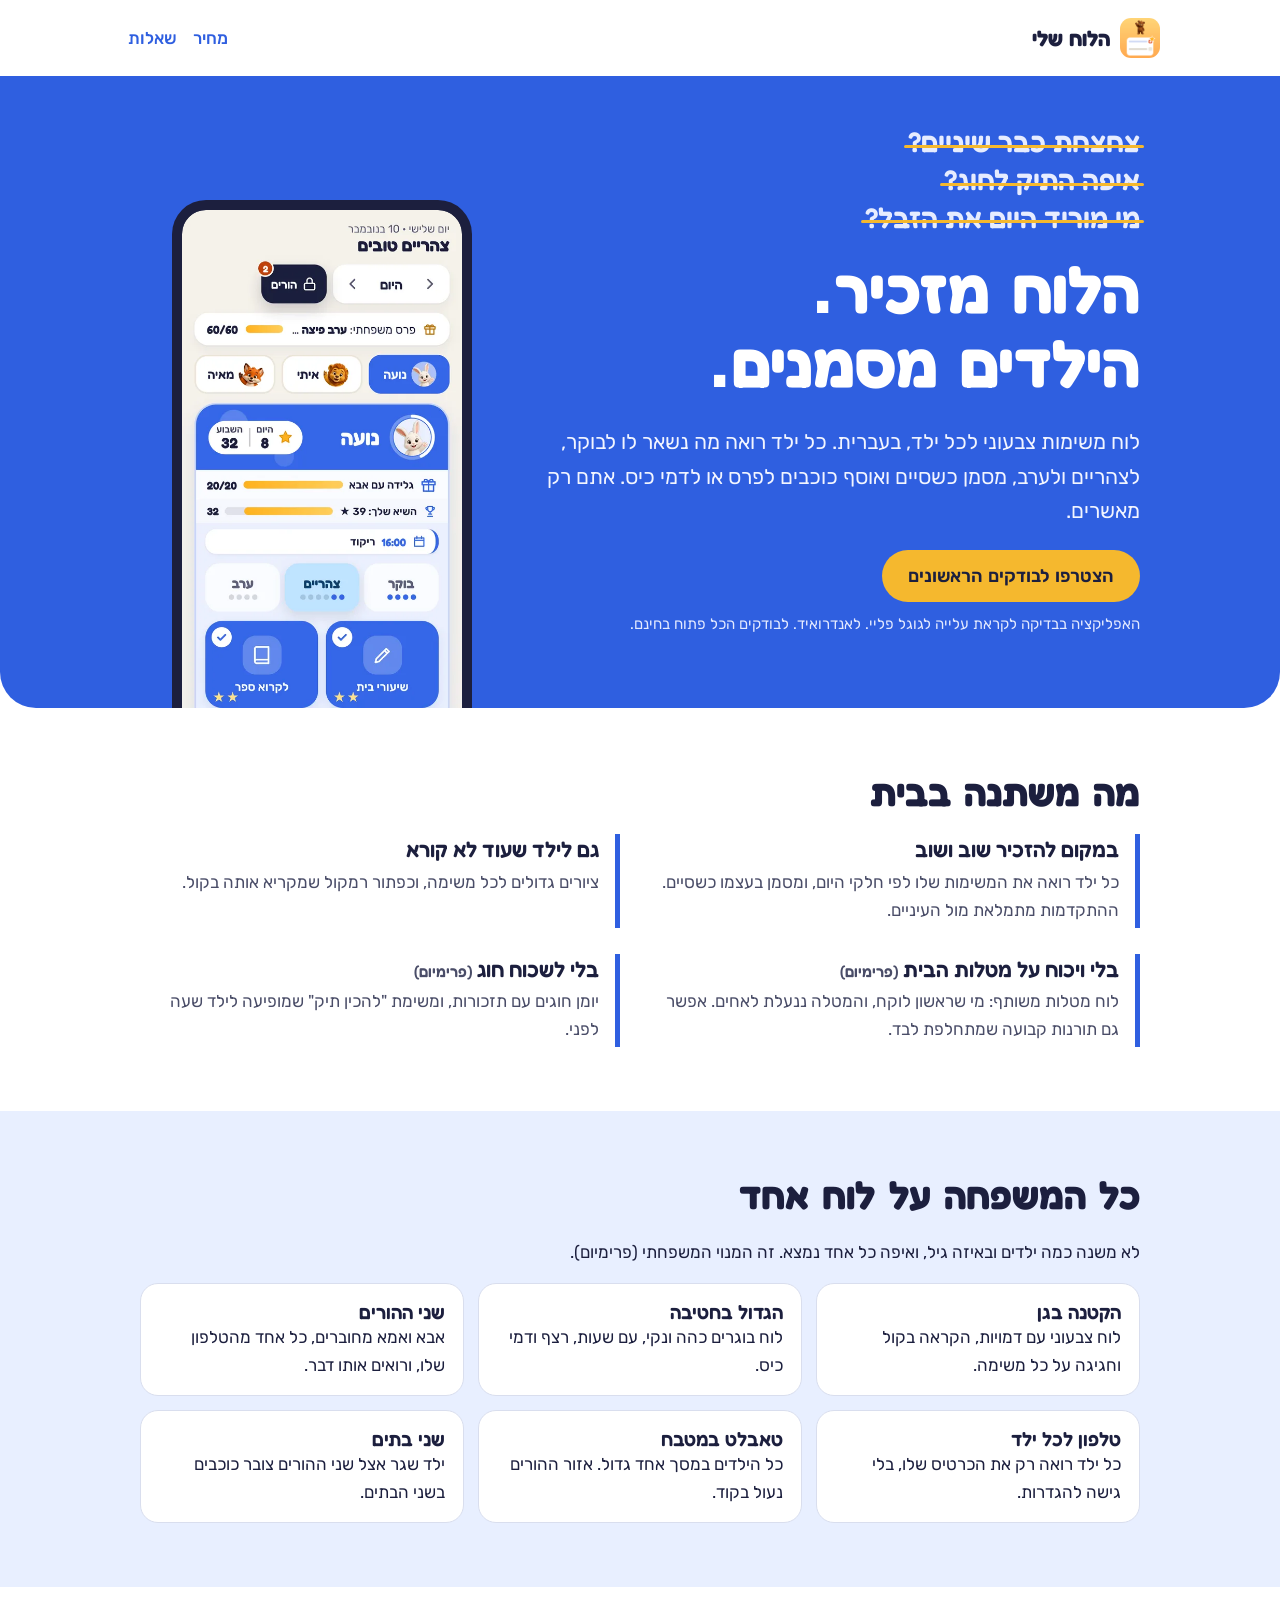
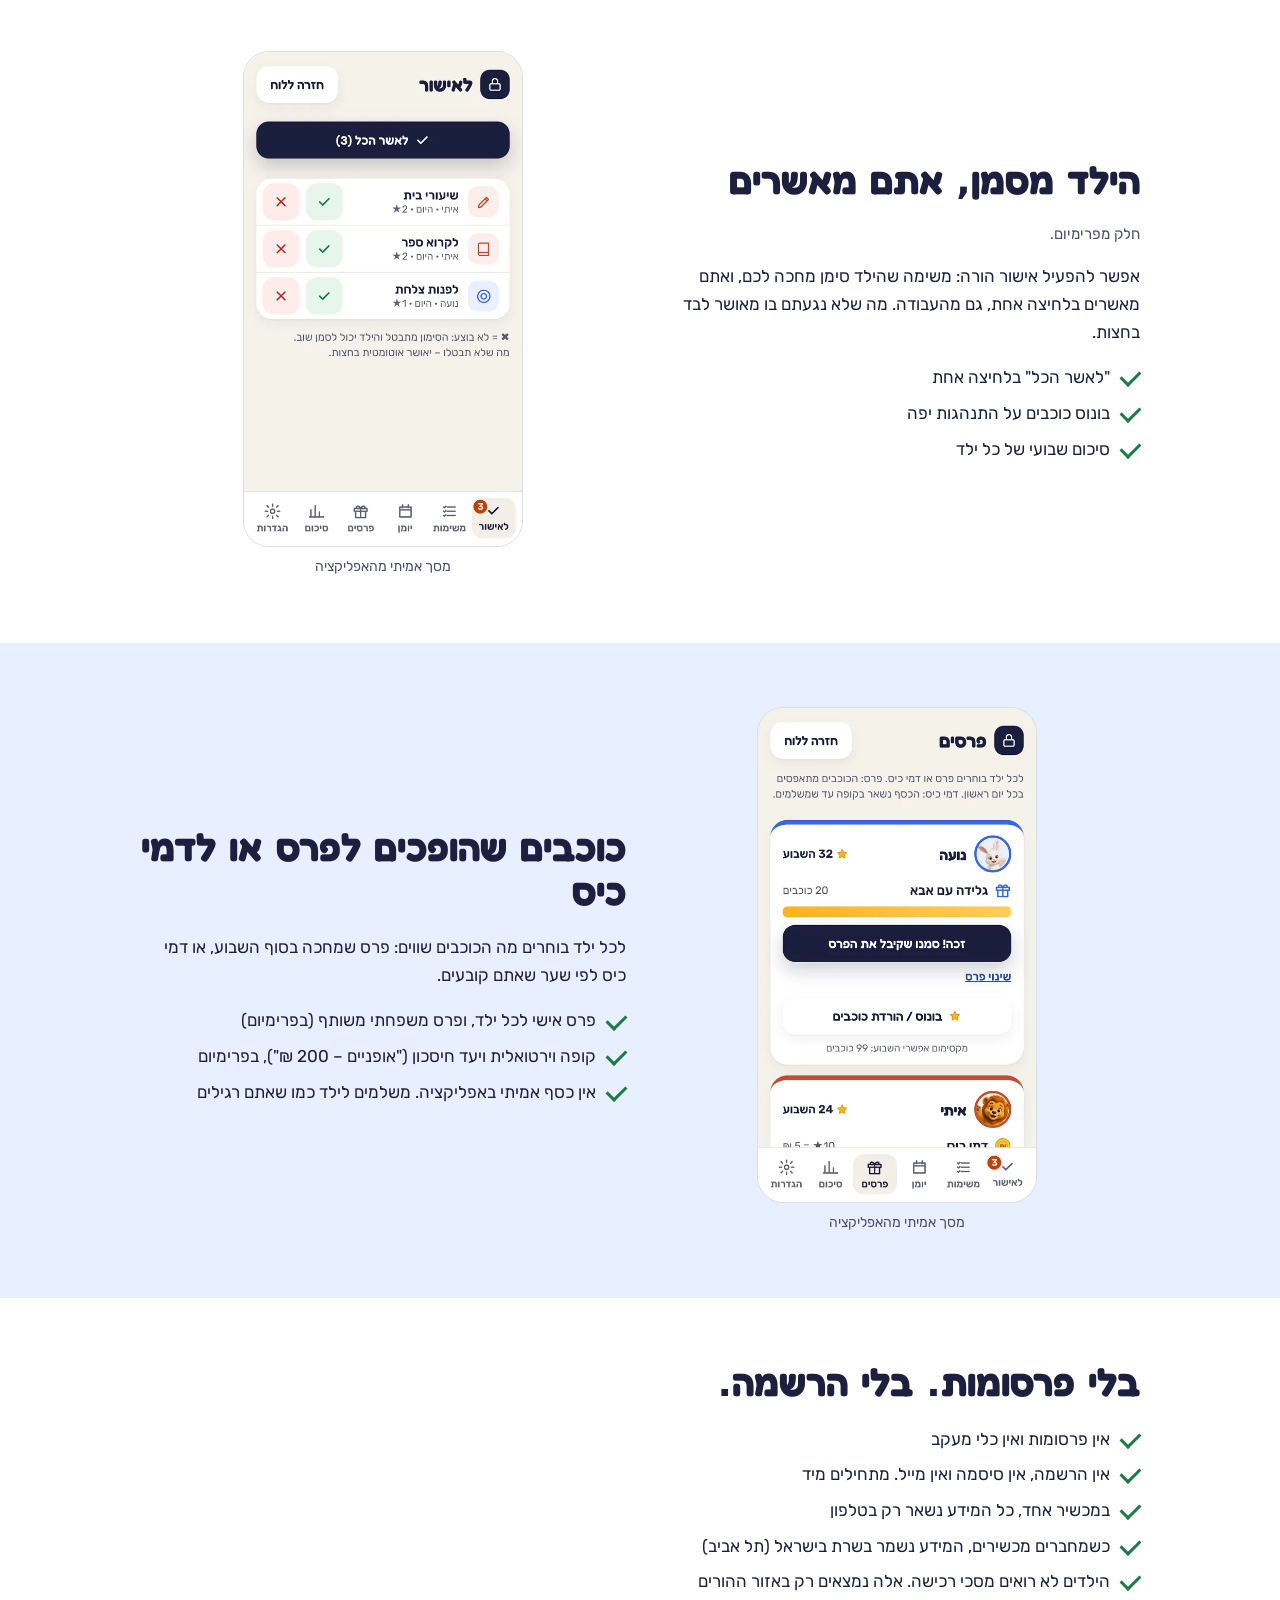
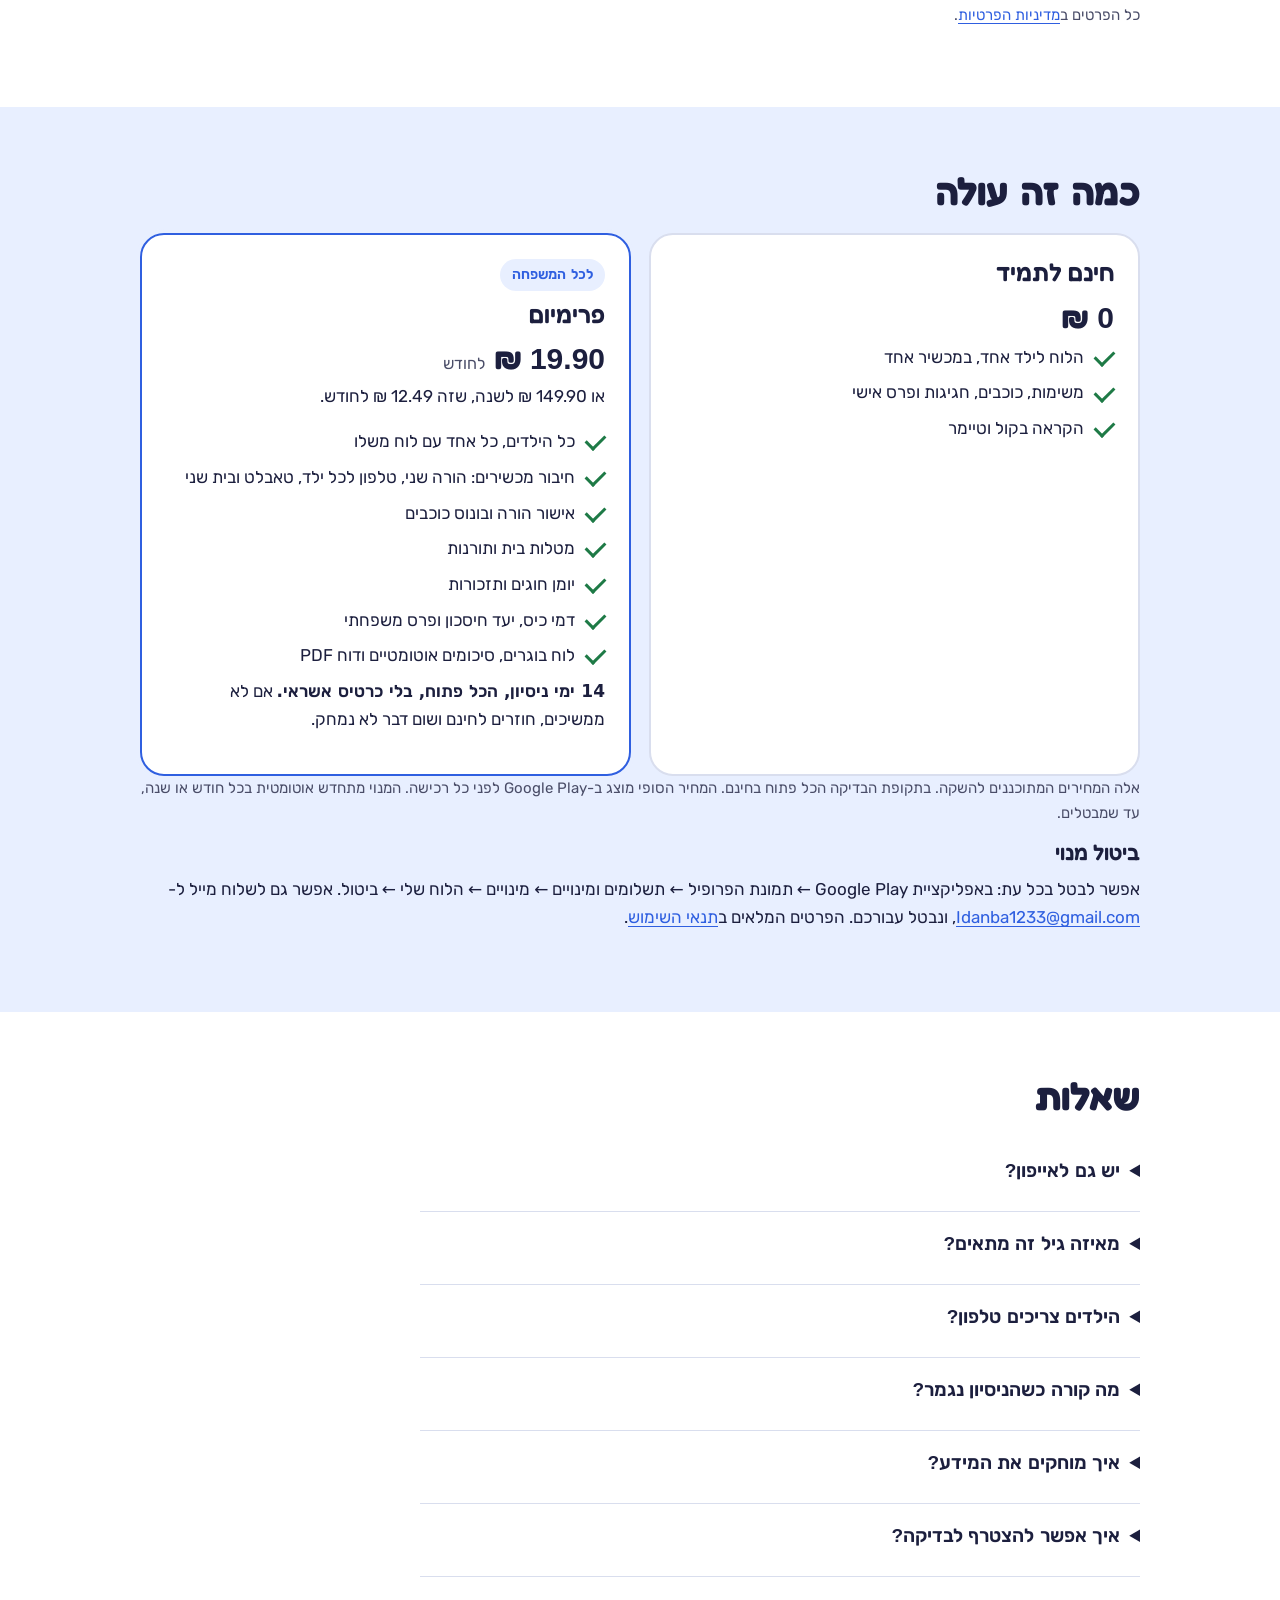
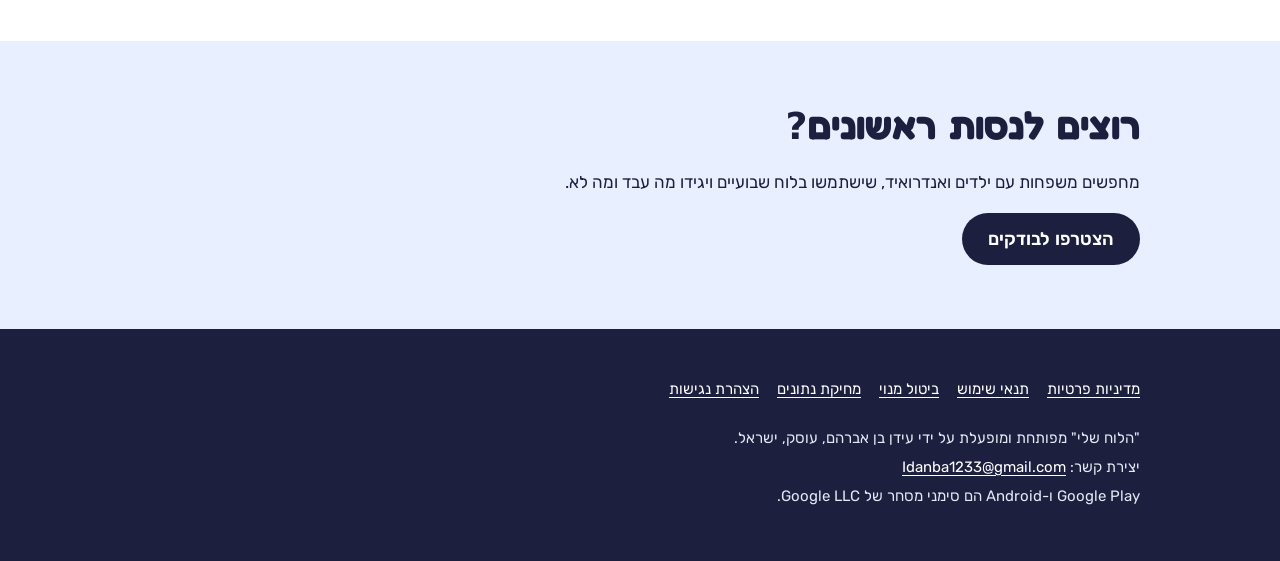
==== commit 62880a1f: "Site: new free/premium split (free = one child board) Co-Authored-By: Claude Opus 5.5 <noreply@anthr" ====
--- a/index.html
+++ b/index.html
@@ -41,8 +41,8 @@
     <div class="pairs">
       <div class="pair"><h3>במקום להזכיר שוב ושוב</h3><p>כל ילד רואה את המשימות שלו לפי חלקי היום, ומסמן בעצמו כשסיים. ההתקדמות מתמלאת מול העיניים.</p></div>
       <div class="pair"><h3>גם לילד שעוד לא קורא</h3><p>ציורים גדולים לכל משימה, וכפתור רמקול שמקריא אותה בקול.</p></div>
-      <div class="pair"><h3>בלי ויכוח על מטלות הבית</h3><p>לוח מטלות משותף: מי שראשון לוקח, והמטלה ננעלת לאחים. אפשר גם תורנות קבועה שמתחלפת לבד.</p></div>
-      <div class="pair"><h3>בלי לשכוח חוג</h3><p>יומן חוגים עם תזכורות, ומשימת "להכין תיק" שמופיעה לילד שעה לפני.</p></div>
+      <div class="pair"><h3>בלי ויכוח על מטלות הבית <small class="fine">(פרימיום)</small></h3><p>לוח מטלות משותף: מי שראשון לוקח, והמטלה ננעלת לאחים. אפשר גם תורנות קבועה שמתחלפת לבד.</p></div>
+      <div class="pair"><h3>בלי לשכוח חוג <small class="fine">(פרימיום)</small></h3><p>יומן חוגים עם תזכורות, ומשימת "להכין תיק" שמופיעה לילד שעה לפני.</p></div>
     </div>
   </div>
 </section>
@@ -50,7 +50,7 @@
 <section class="sky">
   <div class="wrap">
     <h2>כל המשפחה על לוח אחד</h2>
-    <p>לא משנה כמה ילדים ובאיזה גיל, ואיפה כל אחד נמצא.</p>
+    <p>לא משנה כמה ילדים ובאיזה גיל, ואיפה כל אחד נמצא. זה המנוי המשפחתי (פרימיום).</p>
     <ul class="family">
       <li><b>הקטנה בגן</b>לוח צבעוני עם דמויות, הקראה בקול וחגיגה על כל משימה.</li>
       <li><b>הגדול בחטיבה</b>לוח בוגרים כהה ונקי, עם שעות, רצף ודמי כיס.</li>
@@ -66,6 +66,7 @@
   <div class="wrap show">
     <div>
       <h2>הילד מסמן, אתם מאשרים</h2>
+      <p class="fine">חלק מפרימיום.</p>
       <p>אפשר להפעיל אישור הורה: משימה שהילד סימן מחכה לכם, ואתם מאשרים בלחיצה אחת, גם מהעבודה. מה שלא נגעתם בו מאושר לבד בחצות.</p>
       <ul class="ticks">
         <li>"לאשר הכל" בלחיצה אחת</li>
@@ -83,8 +84,8 @@
       <h2>כוכבים שהופכים לפרס או לדמי כיס</h2>
       <p>לכל ילד בוחרים מה הכוכבים שווים: פרס שמחכה בסוף השבוע, או דמי כיס לפי שער שאתם קובעים.</p>
       <ul class="ticks">
-        <li>פרס אישי לכל ילד, ופרס משפחתי משותף</li>
-        <li>קופה וירטואלית ויעד חיסכון ("אופניים – 200 ₪")</li>
+        <li>פרס אישי לכל ילד, ופרס משפחתי משותף (בפרימיום)</li>
+        <li>קופה וירטואלית ויעד חיסכון ("אופניים – 200 ₪"), בפרימיום</li>
         <li>אין כסף אמיתי באפליקציה. משלמים לילד כמו שאתם רגילים</li>
       </ul>
     </div>
@@ -114,9 +115,9 @@
         <h3>חינם לתמיד</h3>
         <p class="price">0 ₪</p>
         <ul class="ticks">
-          <li>כל הלוח, בלי הגבלת ילדים</li>
-          <li>כוכבים, פרסים, מטלות בית ויומן</li>
-          <li>במכשיר אחד</li>
+          <li>הלוח לילד אחד, במכשיר אחד</li>
+          <li>משימות, כוכבים, חגיגות ופרס אישי</li>
+          <li>הקראה בקול וטיימר</li>
         </ul>
       </div>
       <div class="plan main">
@@ -125,10 +126,13 @@
         <p class="price">19.90 ₪ <small>לחודש</small></p>
         <p>או 149.90 ₪ לשנה, שזה 12.49 ₪ לחודש.</p>
         <ul class="ticks">
+          <li>כל הילדים, כל אחד עם לוח משלו</li>
           <li>חיבור מכשירים: הורה שני, טלפון לכל ילד, טאבלט ובית שני</li>
-          <li>דמי כיס ויעד חיסכון</li>
-          <li>תזכורות וסיכומים אוטומטיים</li>
-          <li>פרס משפחתי חודשי ודוח PDF</li>
+          <li>אישור הורה ובונוס כוכבים</li>
+          <li>מטלות בית ותורנות</li>
+          <li>יומן חוגים ותזכורות</li>
+          <li>דמי כיס, יעד חיסכון ופרס משפחתי</li>
+          <li>לוח בוגרים, סיכומים אוטומטיים ודוח PDF</li>
         </ul>
         <p><b>14 ימי ניסיון, הכל פתוח, בלי כרטיס אשראי.</b> אם לא ממשיכים, חוזרים לחינם ושום דבר לא נמחק.</p>
       </div>
@@ -145,7 +149,7 @@
     <details><summary>יש גם לאייפון?</summary><p>כרגע רק לאנדרואיד (טלפון וטאבלט).</p></details>
     <details><summary>מאיזה גיל זה מתאים?</summary><p>מהגן ועד חטיבת הביניים. לקטנים יש ציורים והקראה בקול, ולגדולים יש לוח בוגרים פשוט ונקי.</p></details>
     <details><summary>הילדים צריכים טלפון?</summary><p>לא. אפשר להשתמש בטלפון של ההורה או בטאבלט אחד לכל המשפחה. טלפון לילד הוא אפשרות, לא חובה.</p></details>
-    <details><summary>מה קורה כשהניסיון נגמר?</summary><p>אם לא מצטרפים למנוי, האפליקציה חוזרת למסלול החינמי במכשיר אחד. שום משימה או כוכב לא נמחקים.</p></details>
+    <details><summary>מה קורה כשהניסיון נגמר?</summary><p>אם לא מצטרפים למנוי, האפליקציה חוזרת למסלול החינמי: הלוח לילד אחד במכשיר אחד. שום דבר לא נמחק. שאר הילדים וההגדרות נשמרים וחוזרים כשמצטרפים.</p></details>
     <details><summary>איך מוחקים את המידע?</summary><p>מתוך האפליקציה או במייל. ההסבר המלא בדף <a href="delete.html">מחיקת נתונים</a>.</p></details>
     <details><summary>איך אפשר להצטרף לבדיקה?</summary><p>מצטרפים ל<a href="https://groups.google.com/g/halouach-testers">קבוצת הבודקים</a> עם חשבון Google. כשהבדיקה נפתחת, תקבלו קישור להורדה מ-Google Play.</p></details>
   </div>
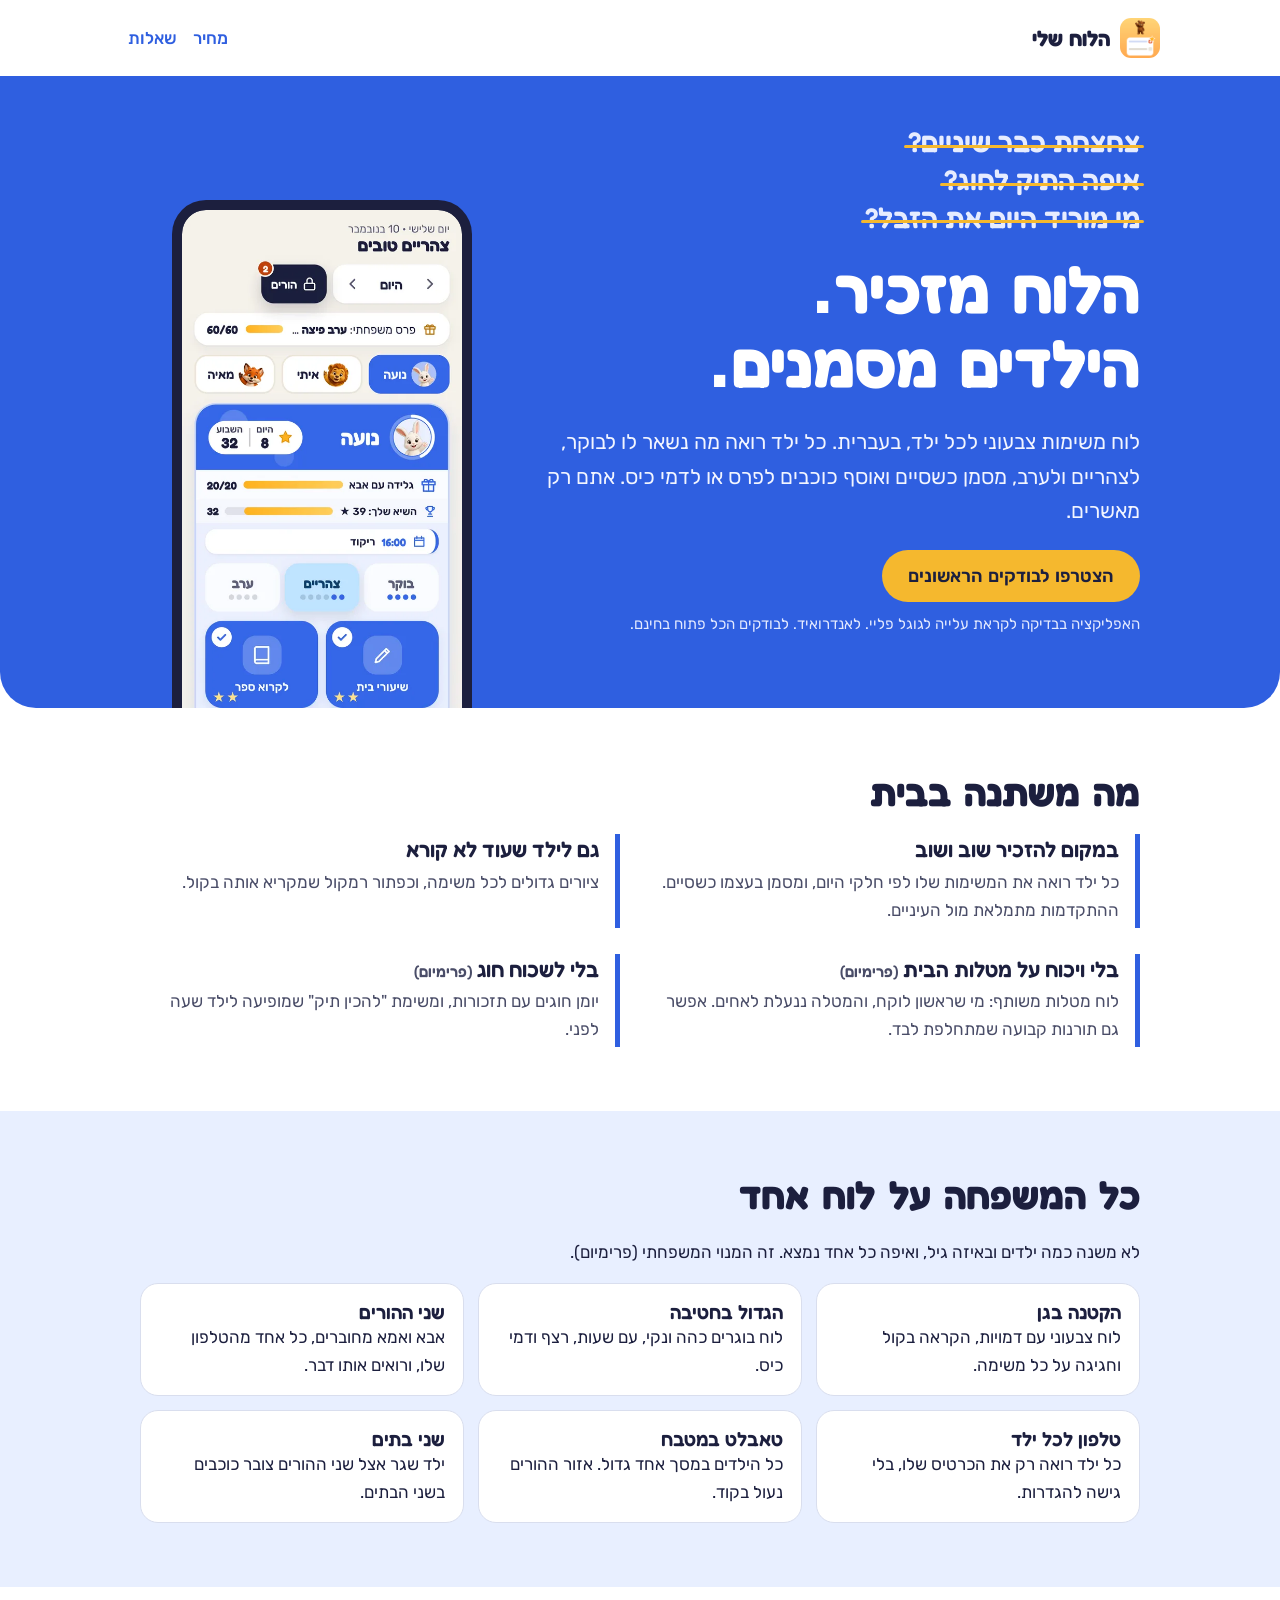
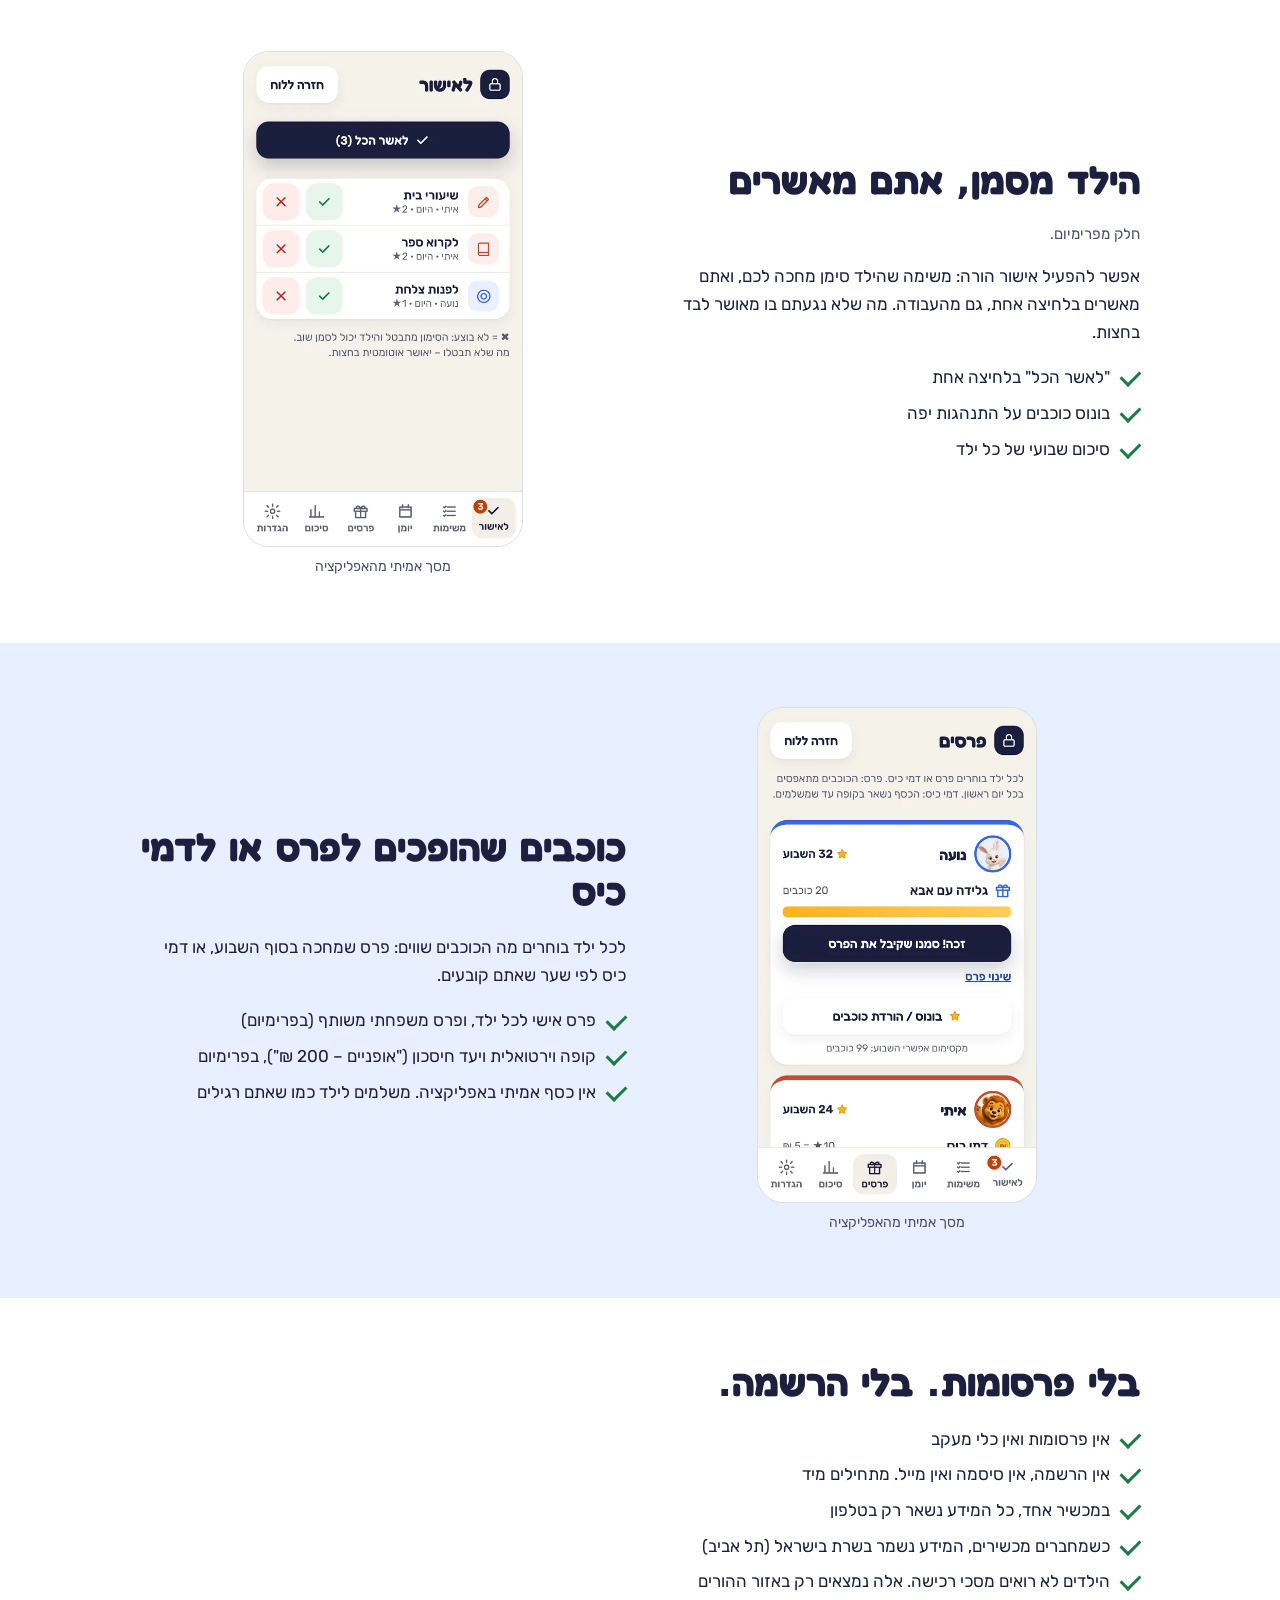
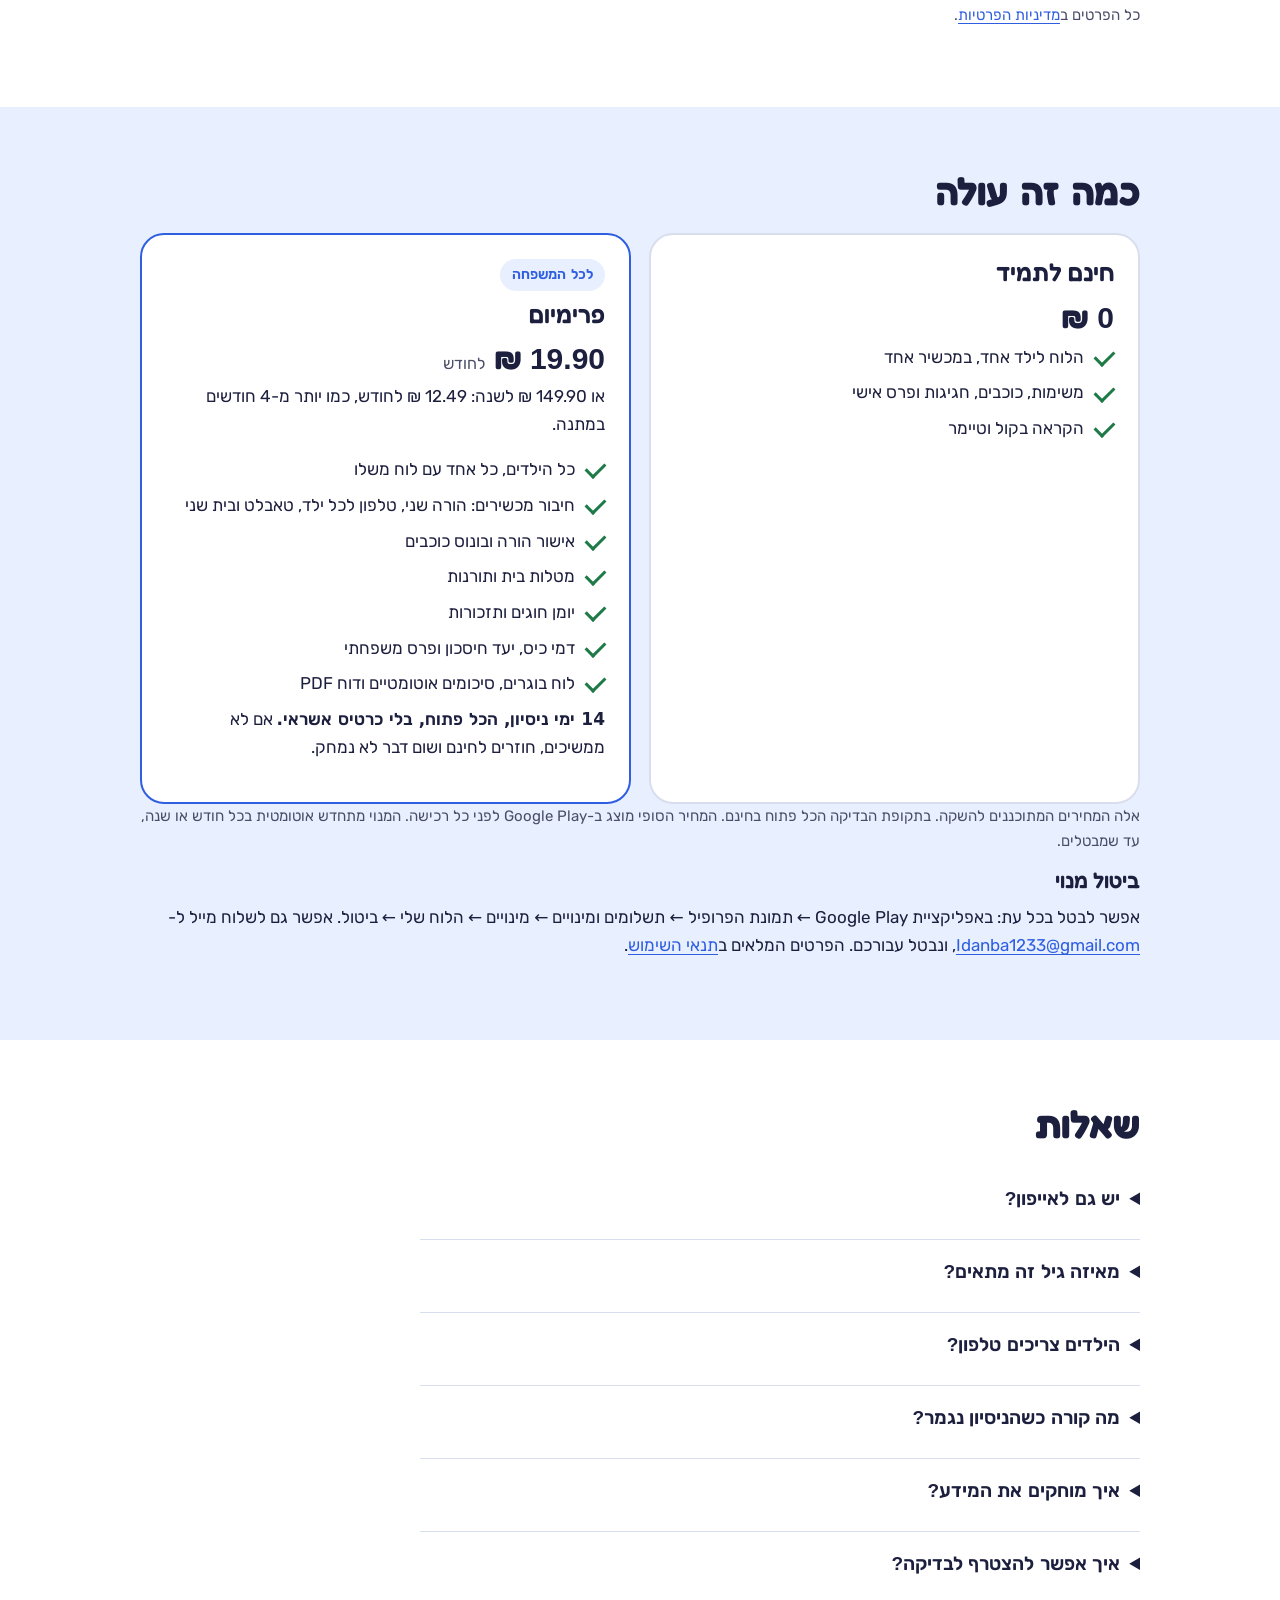
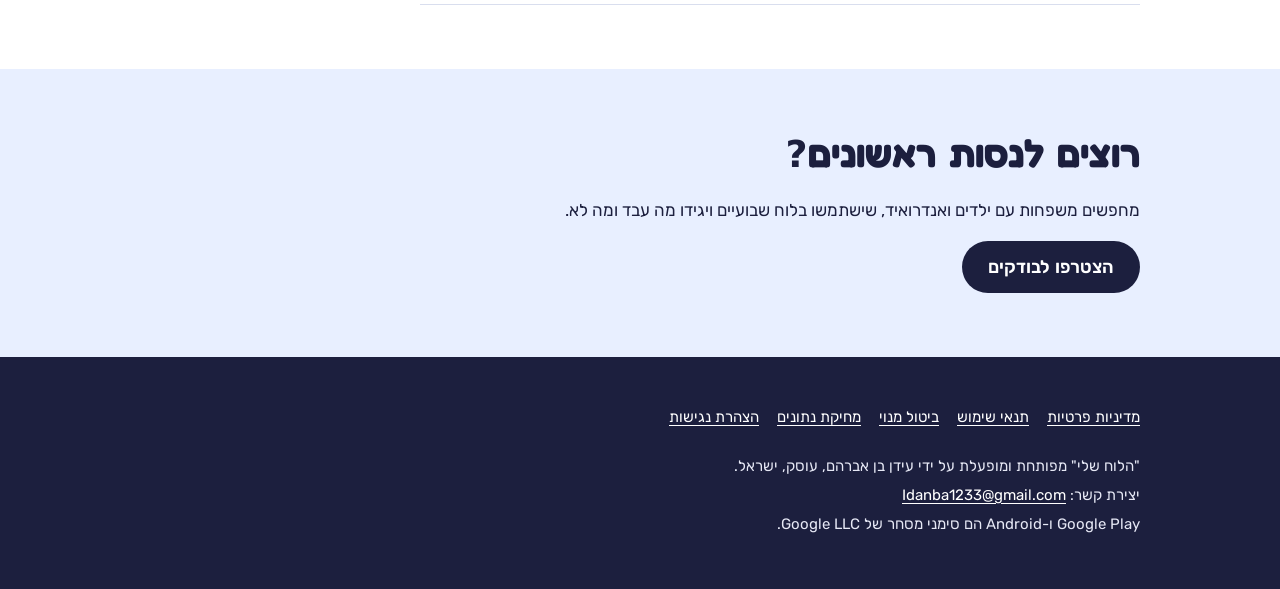
==== commit b128d530: "Site: annual = more than 4 months free Co-Authored-By: Claude Opus 5.5 <noreply@anthropic.com> Claud" ====
--- a/index.html
+++ b/index.html
@@ -124,7 +124,7 @@
         <span class="tag">לכל המשפחה</span>
         <h3>פרימיום</h3>
         <p class="price">19.90 ₪ <small>לחודש</small></p>
-        <p>או 149.90 ₪ לשנה, שזה 12.49 ₪ לחודש.</p>
+        <p>או 149.90 ₪ לשנה: 12.49 ₪ לחודש, כמו יותר מ-4 חודשים במתנה.</p>
         <ul class="ticks">
           <li>כל הילדים, כל אחד עם לוח משלו</li>
           <li>חיבור מכשירים: הורה שני, טלפון לכל ילד, טאבלט ובית שני</li>
